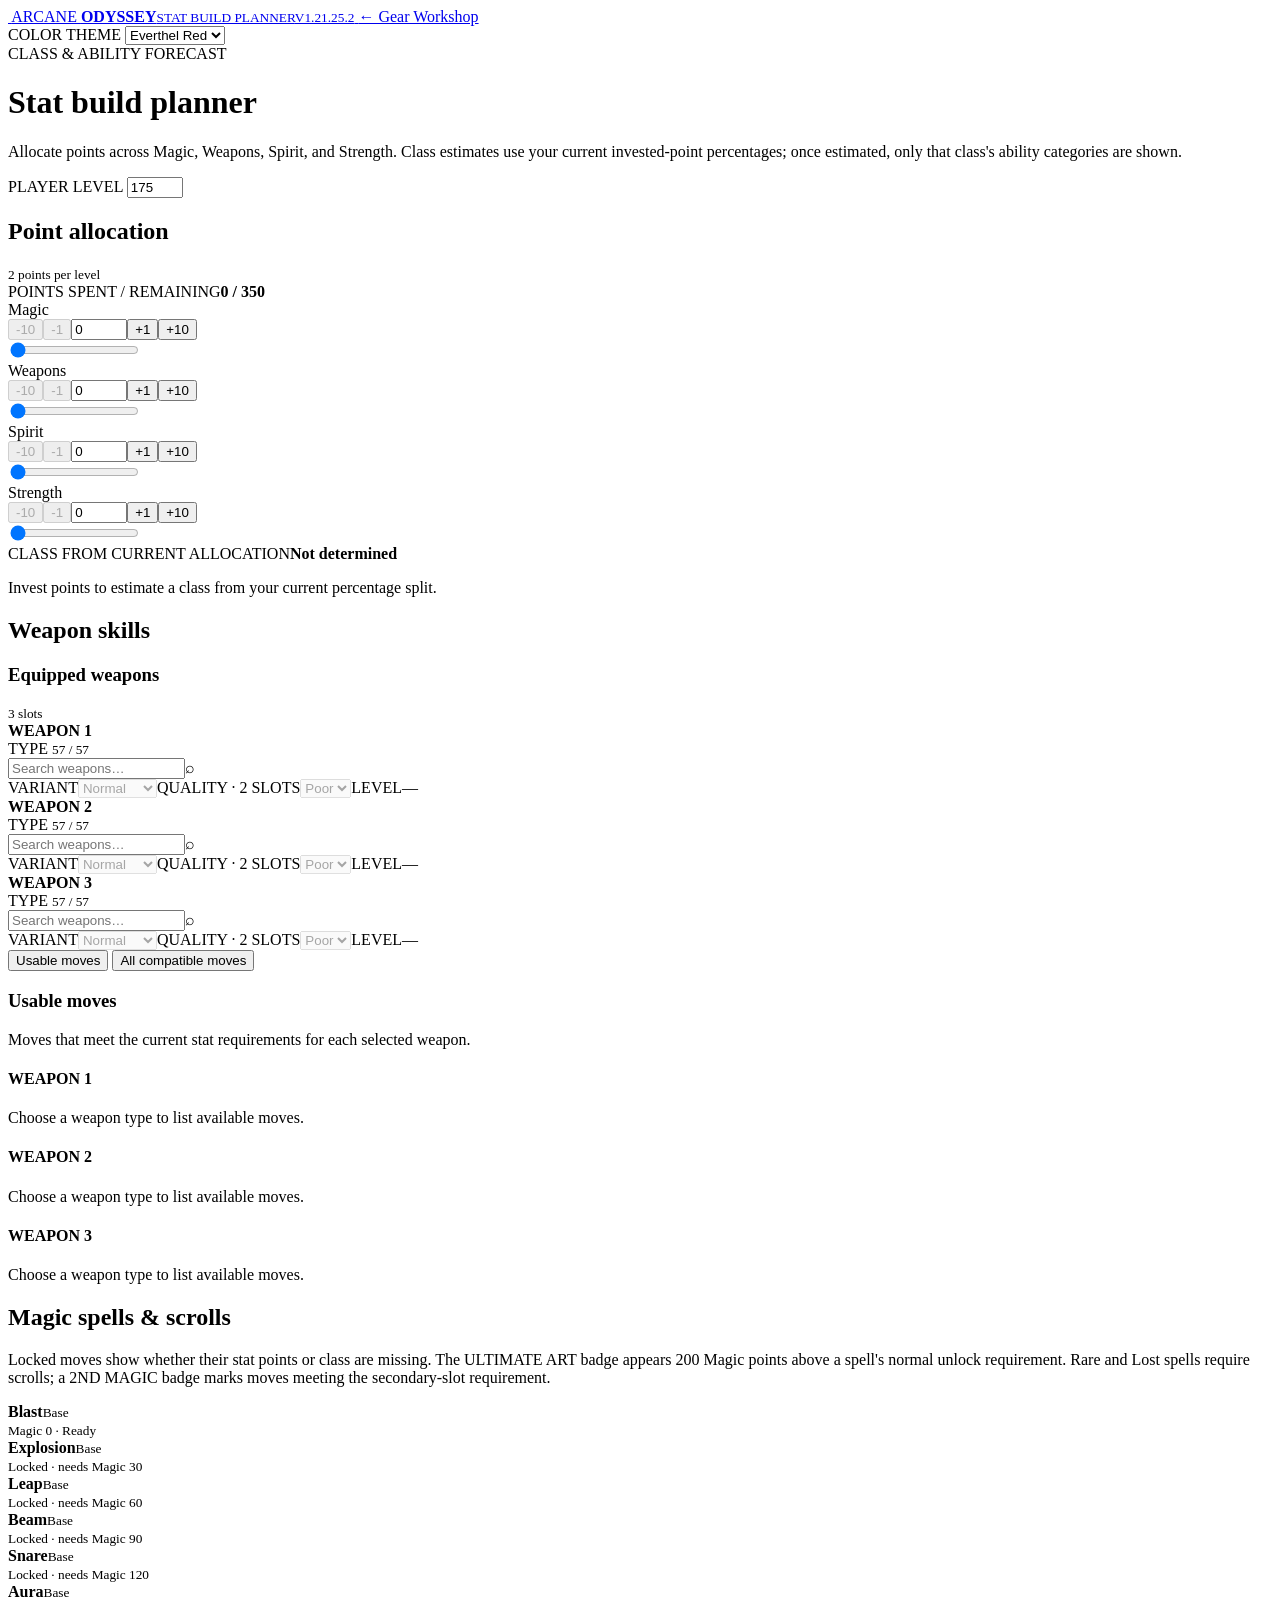
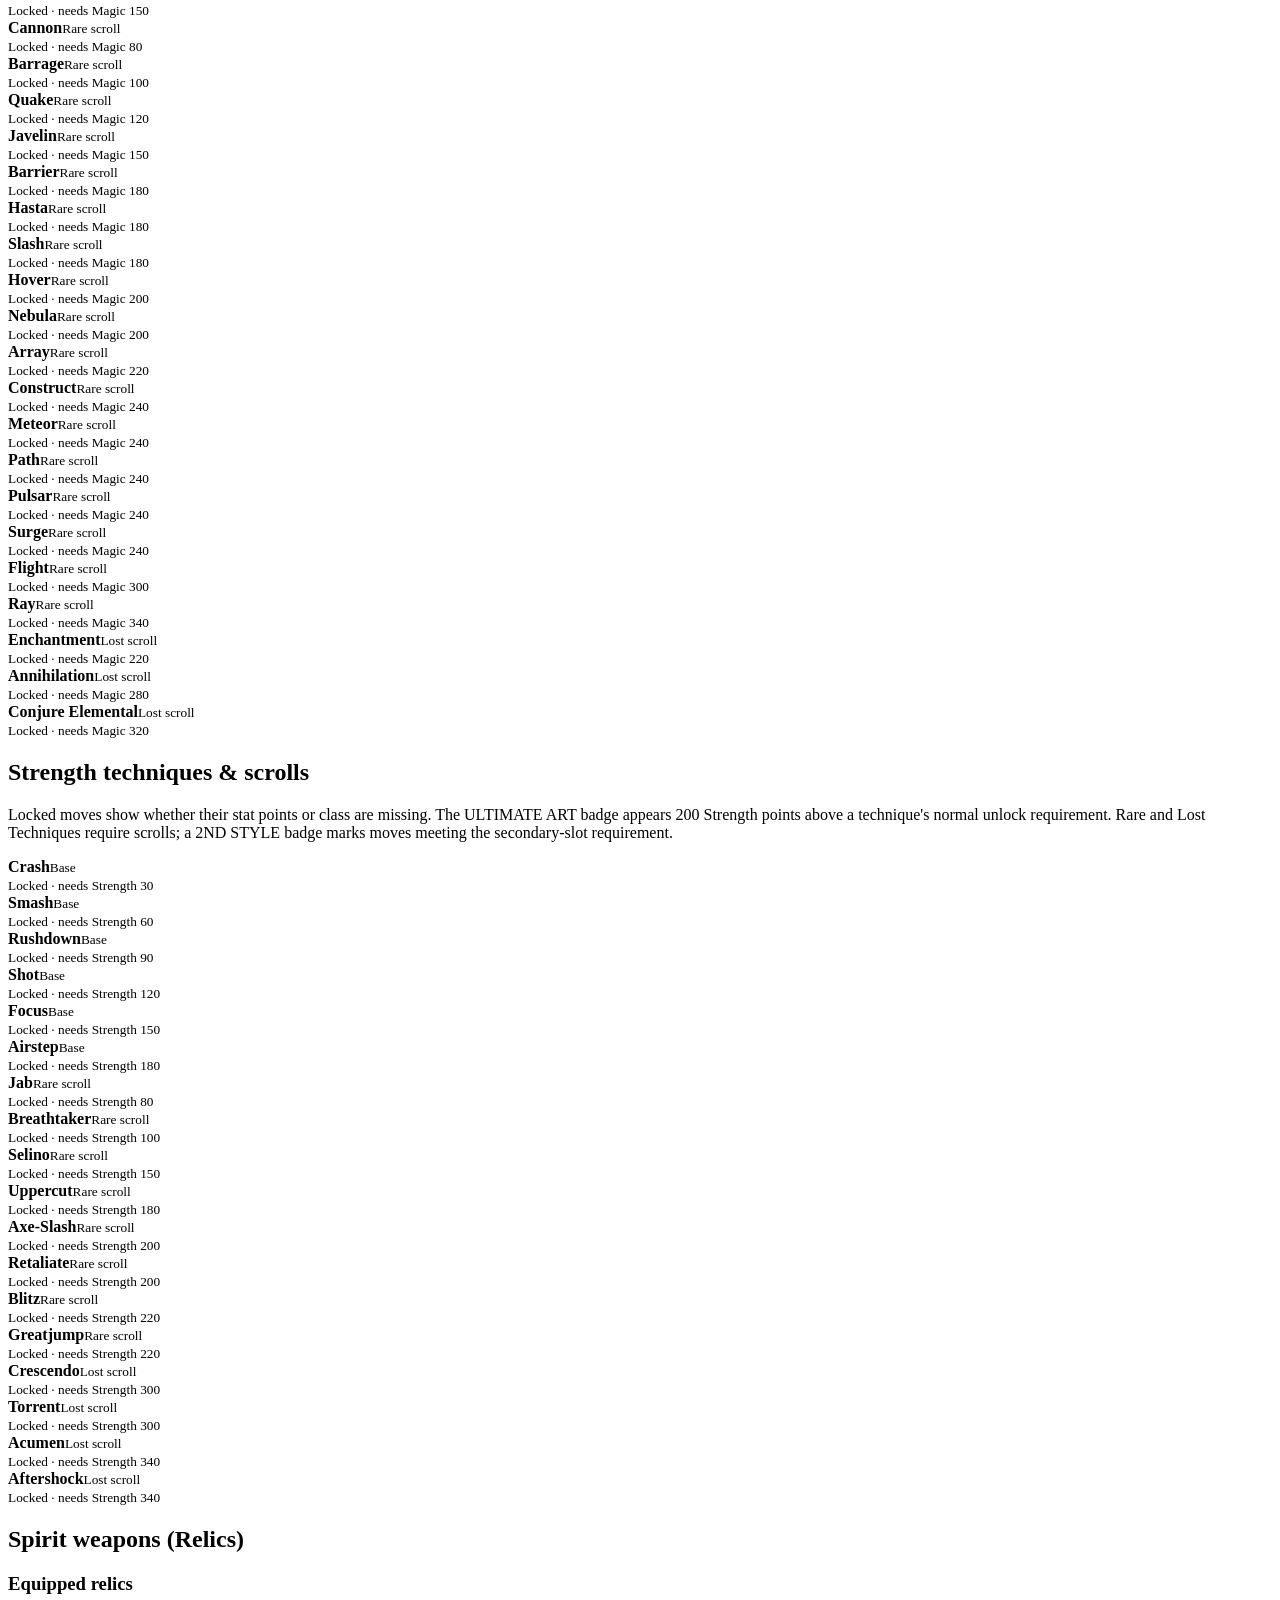
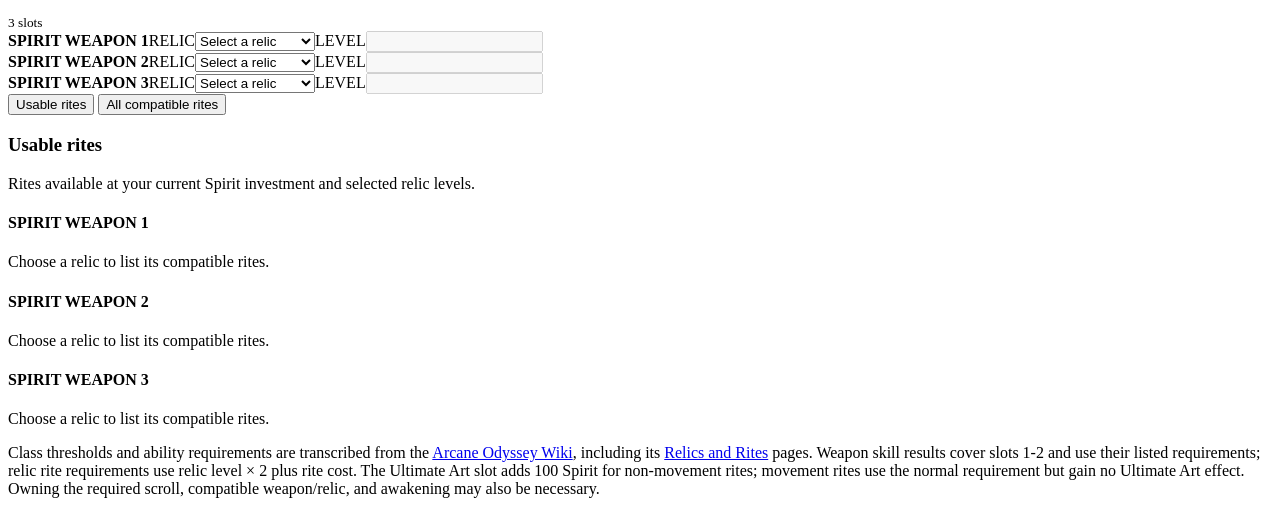
==== stat-builds/index.html @ a1292545 "aphabetic order" ====
<!doctype html>
<html lang="en">
<head>
  <meta charset="utf-8">
  <meta name="viewport" content="width=device-width, initial-scale=1">
  <meta name="theme-color" content="#09131d">
  <title>Stat Build Planner · Arcane Odyssey</title>
  <link rel="icon" type="image/png" href="../assets/everthel-4.2.png">
  <link rel="apple-touch-icon" href="../assets/everthel-4.2.png">
  <link rel="stylesheet" href="../styles.css?v=planner-spirit-relics-20261113">
  <script src="../theme.js?v=color-themes-readable-20261112" defer></script>
</head>
<body>
  <div class="planner-shell">
    <header class="planner-topbar">
      <a class="brand" href="../" aria-label="Gear Workshop home">
        <img class="brand-mark-image" src="../assets/everthel-4.2.png" alt="">
        <span>ARCANE <b>ODYSSEY</b><small>STAT BUILD PLANNER</small><small class="game-version">V1.21.25.2</small></span>
      </a>
      <a class="planner-back" href="../">← Gear Workshop</a>
    </header>
    <div class="color-theme-bar">
      <label for="theme-select">COLOR THEME</label>
      <select id="theme-select" aria-label="Color theme">
        <option value="crimson">Everthel Red</option>
        <option value="blue">Blue</option>
        <option value="dark">Dark</option>
      </select>
    </div>
    <main class="planner-main">
      <div class="planner-heading">
        <div>
          <span class="eyebrow">CLASS & ABILITY FORECAST</span>
          <h1>Stat build planner</h1>
          <p>Allocate points across Magic, Weapons, Spirit, and Strength. Class estimates use your current invested-point percentages; once estimated, only that class's ability categories are shown.</p>
        </div>
        <label class="planner-level" for="planner-level">PLAYER LEVEL
          <input id="planner-level" type="number" min="1" max="175" value="175" inputmode="numeric">
        </label>
      </div>
      <div class="planner-layout">
        <section class="planner-panel" aria-labelledby="allocation-title">
          <div class="planner-panel-heading"><h2 id="allocation-title">Point allocation</h2><small>2 points per level</small></div>
          <div class="planner-points"><span>POINTS SPENT / REMAINING</span><strong><span id="planner-spent">0</span> / <span id="planner-remaining">350</span></strong></div>
          <div class="planner-stat-list" id="planner-stat-list"></div>
          <div class="planner-class-result" aria-live="polite">
            <span>CLASS FROM CURRENT ALLOCATION</span><strong id="planner-class-name">Savant</strong>
            <p id="planner-class-note"></p>
          </div>
        </section>
        <section class="planner-panel planner-weapon-setup" aria-labelledby="weapon-skills-title" data-move-stat="weapons">
          <div class="planner-move-header"><h2 id="weapon-skills-title">Weapon skills</h2></div>
          <div class="planner-weapon-config">
            <div class="planner-panel-heading"><h3>Equipped weapons</h3><small>3 slots</small></div>
            <div class="planner-weapon-inputs" id="planner-weapon-inputs"></div>
          </div>
        </section>
      </div>
      <section class="planner-move-group planner-weapon-results-group" aria-label="Weapon skill results" data-move-stat="weapons">
        <div class="planner-weapon-tabs" id="planner-weapon-tabs" role="tablist" aria-label="Weapon move views">
          <button class="planner-weapon-tab" id="planner-weapon-tab-usable" type="button" role="tab" aria-selected="true" aria-controls="planner-weapon-panel-usable" tabindex="0">Usable moves</button>
          <button class="planner-weapon-tab" id="planner-weapon-tab-all" type="button" role="tab" aria-selected="false" aria-controls="planner-weapon-panel-all" tabindex="-1">All compatible moves</button>
        </div>
        <div class="planner-weapon-tab-panel" id="planner-weapon-panel-usable" role="tabpanel" aria-labelledby="planner-weapon-tab-usable">
          <div class="planner-weapon-available" id="planner-weapon-available"></div>
        </div>
        <div class="planner-weapon-tab-panel" id="planner-weapon-panel-all" role="tabpanel" aria-labelledby="planner-weapon-tab-all" hidden>
          <div class="planner-weapon-results" id="planner-weapon-results"></div>
        </div>
      </section>
      <section class="planner-moves" aria-label="Other ability unlocks">
        <section class="planner-move-group" data-move-stat="magic">
          <div class="planner-move-header"><h2>Magic spells & scrolls</h2></div>
          <p class="planner-move-note">Locked moves show whether their stat points or class are missing. The ULTIMATE ART badge appears 200 Magic points above a spell's normal unlock requirement. Rare and Lost spells require scrolls; a 2ND MAGIC badge marks moves meeting the secondary-slot requirement.</p>
          <div class="planner-move-list" id="planner-spells"></div>
        </section>
        <section class="planner-move-group" data-move-stat="strength">
          <div class="planner-move-header"><h2>Strength techniques & scrolls</h2></div>
          <p class="planner-move-note">Locked moves show whether their stat points or class are missing. The ULTIMATE ART badge appears 200 Strength points above a technique's normal unlock requirement. Rare and Lost Techniques require scrolls; a 2ND STYLE badge marks moves meeting the secondary-slot requirement.</p>
          <div class="planner-move-list" id="planner-techniques"></div>
        </section>
        <section class="planner-move-group planner-spirit-group" aria-label="Spirit weapons and rites" data-move-stat="spirit">
          <div class="planner-move-header"><h2>Spirit weapons (Relics)</h2></div>
          <div class="planner-spirit-config">
            <div class="planner-panel-heading"><h3>Equipped relics</h3><small>3 slots</small></div>
            <div class="planner-spirit-inputs" id="planner-spirit-inputs"></div>
          </div>
          <div class="planner-weapon-tabs" id="planner-spirit-tabs" role="tablist" aria-label="Spirit rite views">
            <button class="planner-weapon-tab" id="planner-spirit-tab-usable" type="button" role="tab" aria-selected="true" aria-controls="planner-spirit-panel-usable" tabindex="0">Usable rites</button>
            <button class="planner-weapon-tab" id="planner-spirit-tab-all" type="button" role="tab" aria-selected="false" aria-controls="planner-spirit-panel-all" tabindex="-1">All compatible rites</button>
          </div>
          <div class="planner-weapon-tab-panel" id="planner-spirit-panel-usable" role="tabpanel" aria-labelledby="planner-spirit-tab-usable">
            <div class="planner-spirit-results planner-spirit-available" id="planner-spirit-available"></div>
          </div>
          <div class="planner-weapon-tab-panel" id="planner-spirit-panel-all" role="tabpanel" aria-labelledby="planner-spirit-tab-all" hidden>
            <div class="planner-spirit-results planner-spirit-all" id="planner-spirit-results"></div>
          </div>
        </section>
      </section>
      <p class="planner-footer">Class thresholds and ability requirements are transcribed from the <a href="https://roblox-arcane-odyssey.fandom.com/wiki/Stat_Builds" target="_blank" rel="noreferrer">Arcane Odyssey Wiki</a>, including its <a href="https://roblox-arcane-odyssey.fandom.com/wiki/Relics/Rites" target="_blank" rel="noreferrer">Relics and Rites</a> pages. Weapon skill results cover slots 1-2 and use their listed requirements; relic rite requirements use relic level × 2 plus rite cost. The Ultimate Art slot adds 100 Spirit for non-movement rites; movement rites use the normal requirement but gain no Ultimate Art effect. Owning the required scroll, compatible weapon/relic, and awakening may also be necessary.</p>
    </main>
  </div>
  <script src="../stat-build.js?v=alphabetical-pickers-20261116"></script>
</body>
</html>
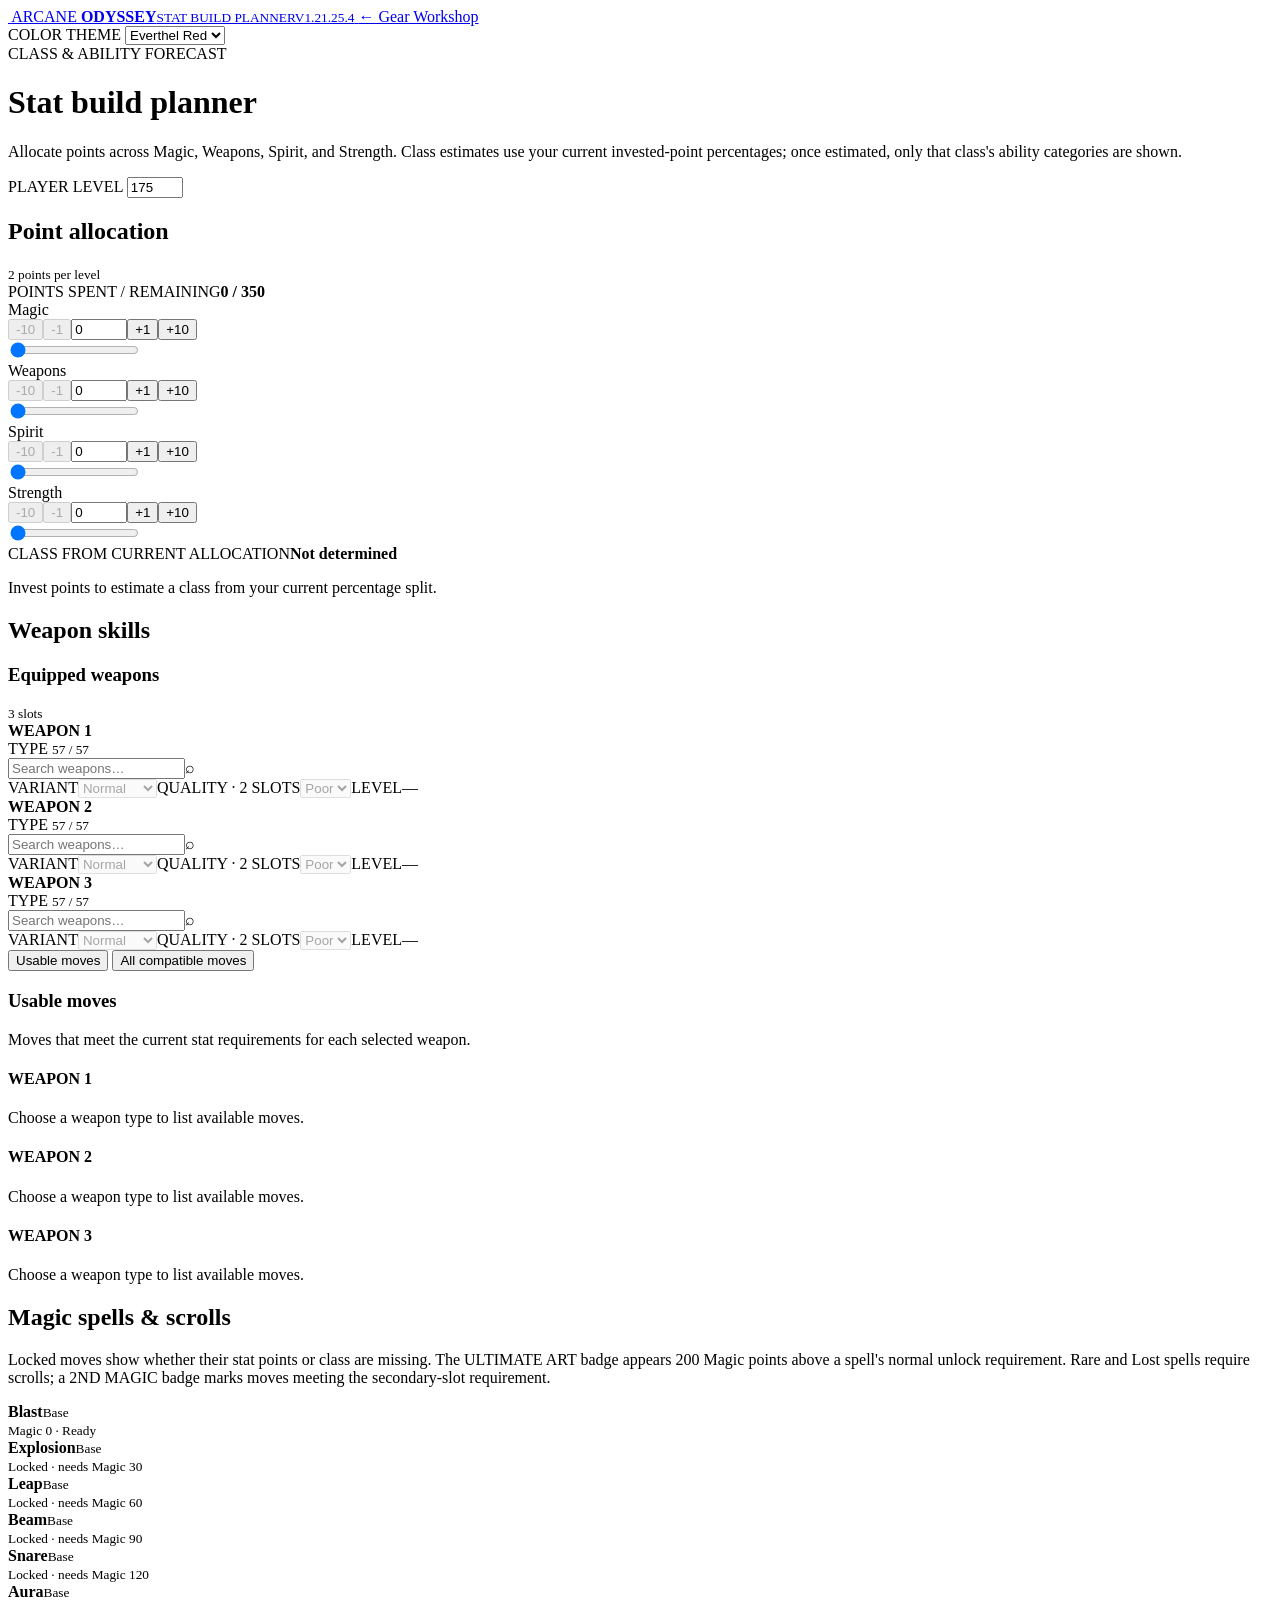
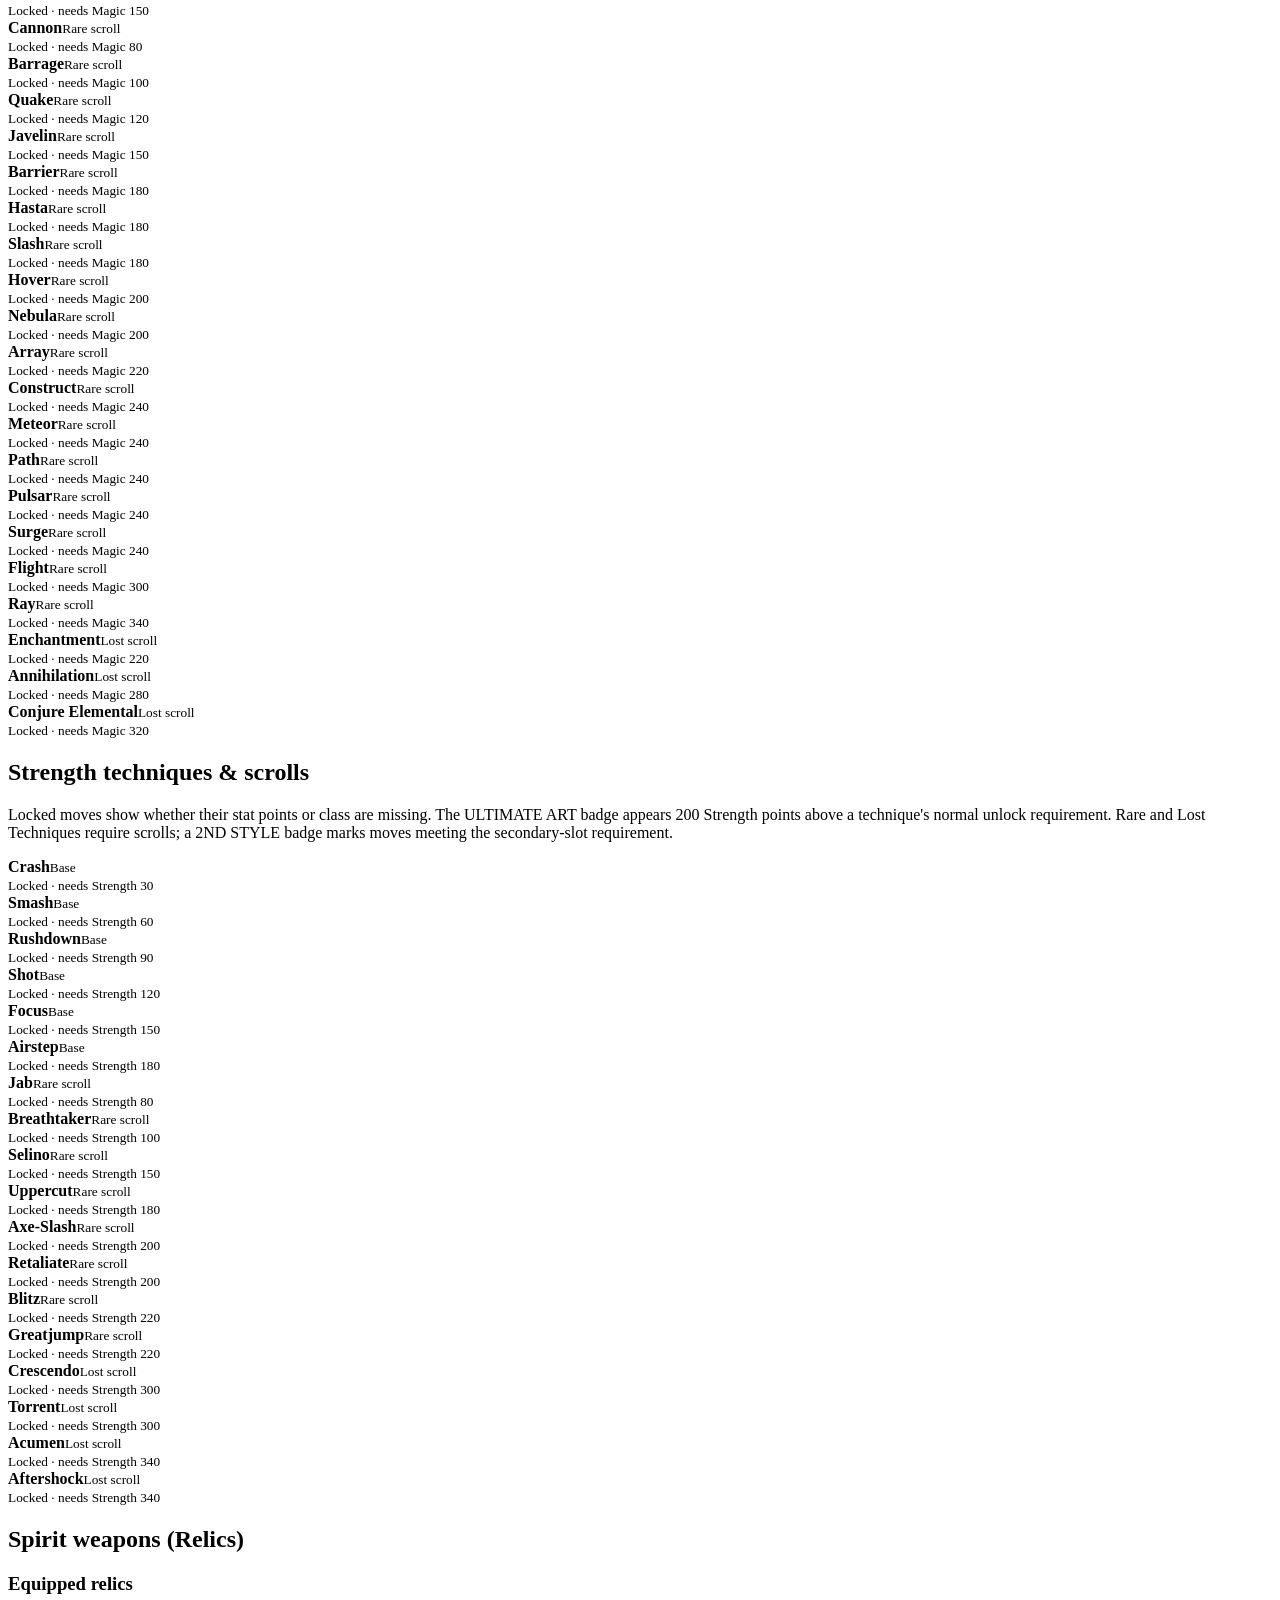
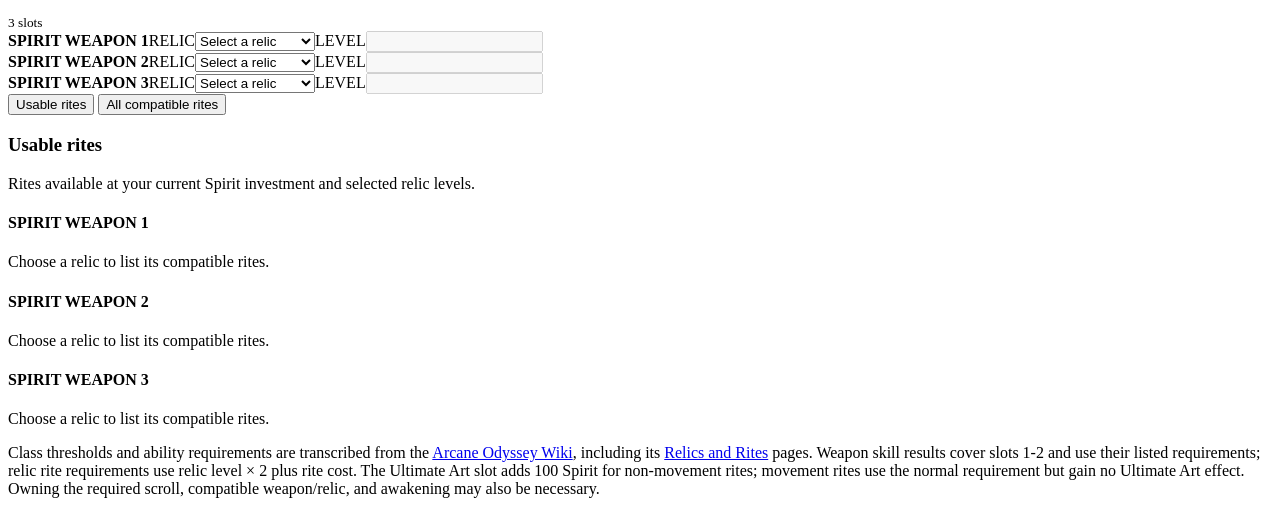
==== commit 7ac02289: "v1.21.25.4" ====
--- a/stat-builds/index.html
+++ b/stat-builds/index.html
@@ -15,7 +15,7 @@
     <header class="planner-topbar">
       <a class="brand" href="../" aria-label="Gear Workshop home">
         <img class="brand-mark-image" src="../assets/everthel-4.2.png" alt="">
-        <span>ARCANE <b>ODYSSEY</b><small>STAT BUILD PLANNER</small><small class="game-version">V1.21.25.2</small></span>
+        <span>ARCANE <b>ODYSSEY</b><small>STAT BUILD PLANNER</small><small class="game-version">V1.21.25.4</small></span>
       </a>
       <a class="planner-back" href="../">← Gear Workshop</a>
     </header>
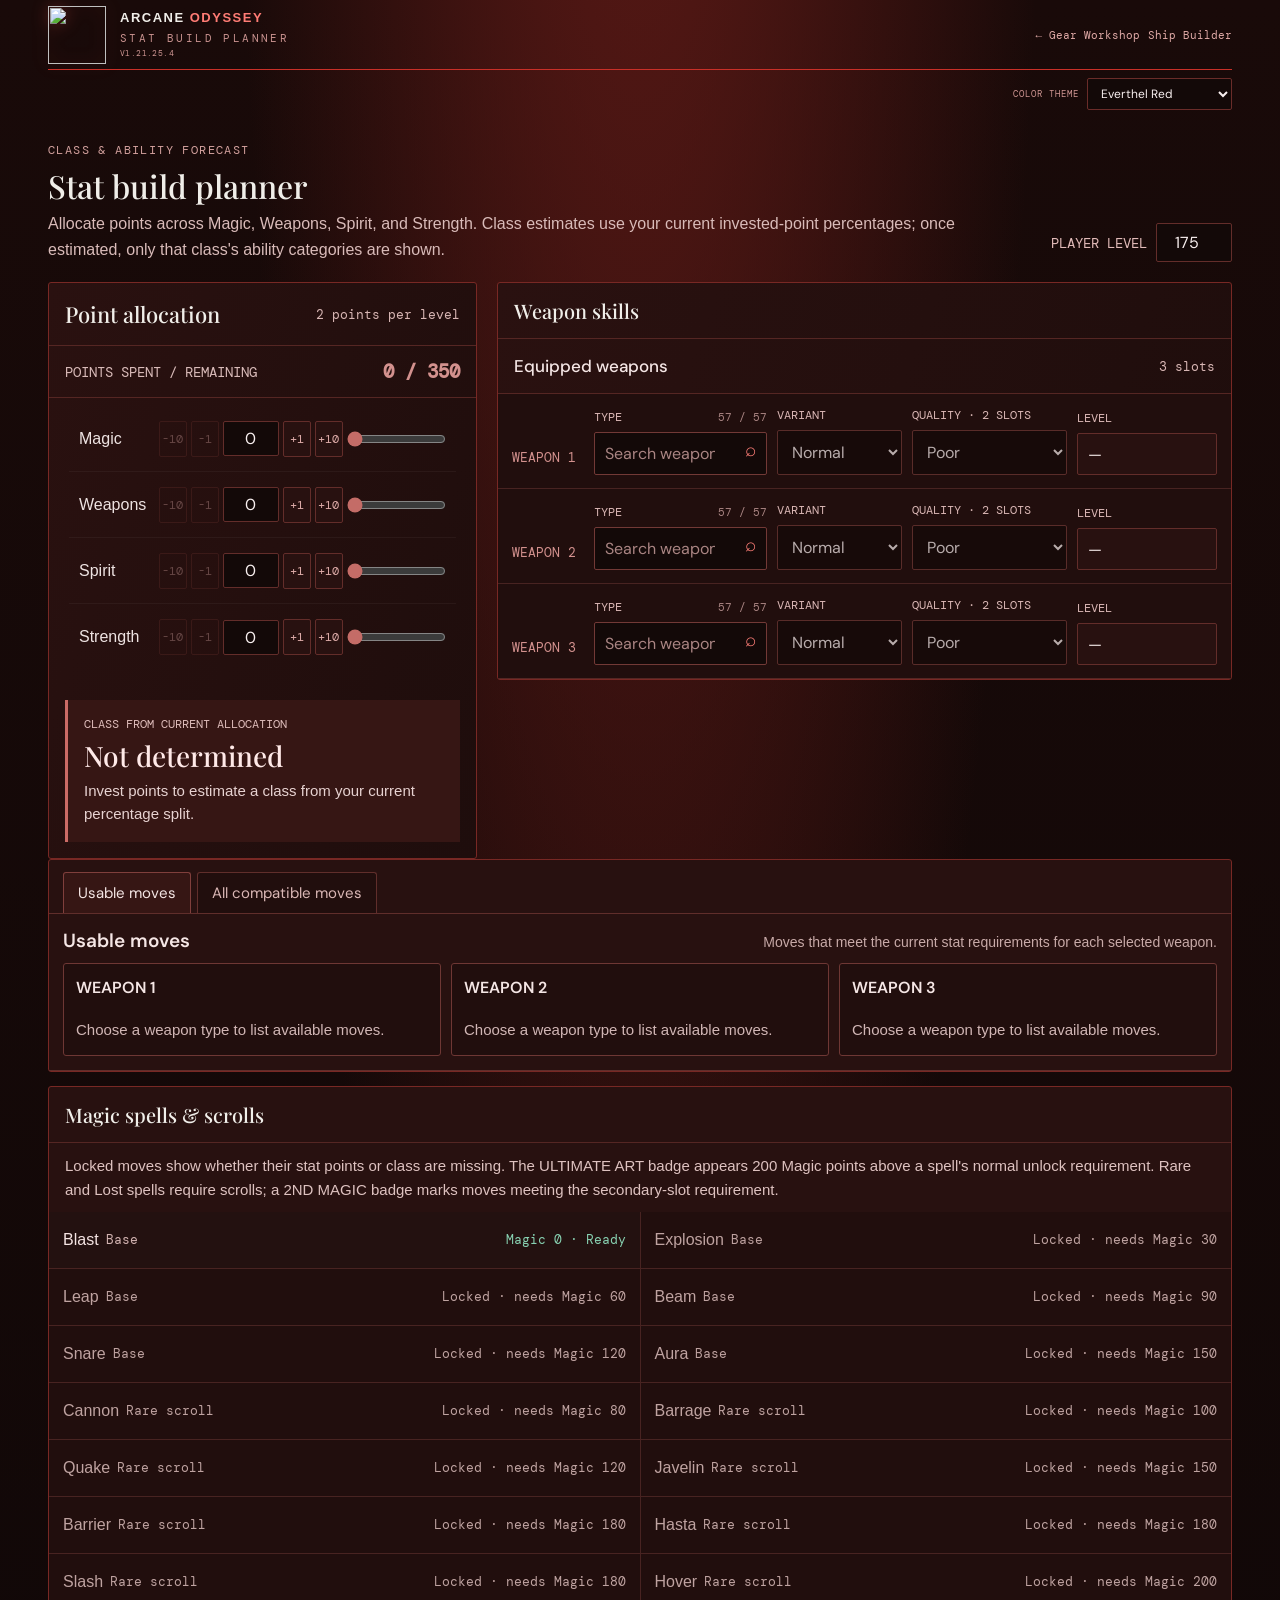
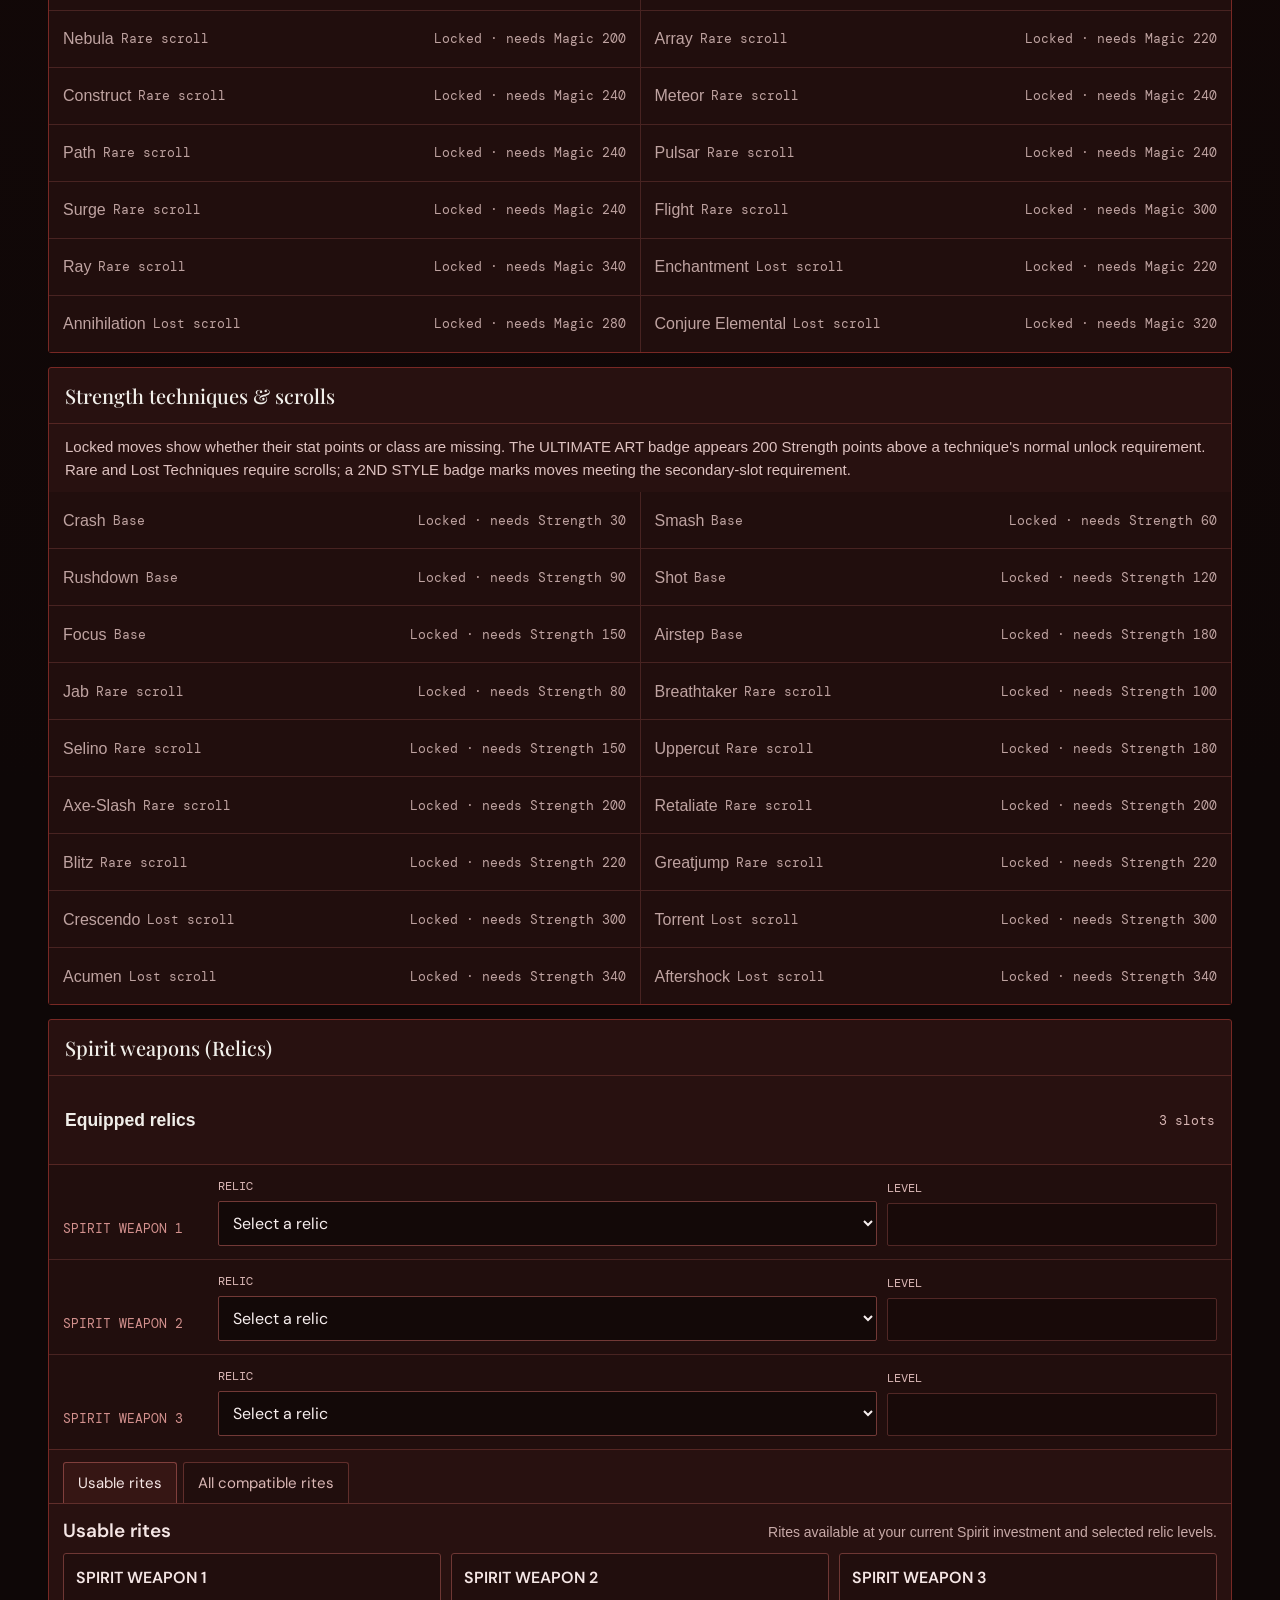
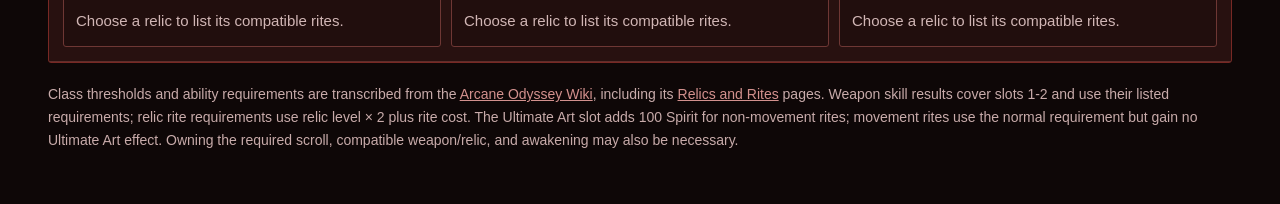
==== commit 86596550: "smoll fix" ====
--- a/stat-builds/index.html
+++ b/stat-builds/index.html
@@ -17,7 +17,7 @@
         <img class="brand-mark-image" src="../assets/everthel-4.2.png" alt="">
         <span>ARCANE <b>ODYSSEY</b><small>STAT BUILD PLANNER</small><small class="game-version">V1.21.25.4</small></span>
       </a>
-      <a class="planner-back" href="../">← Gear Workshop</a>
+      <div class="planner-nav"><a class="planner-back" href="../">← Gear Workshop</a><a class="planner-back" href="../ship-builder/">Ship Builder</a></div>
     </header>
     <div class="color-theme-bar">
       <label for="theme-select">COLOR THEME</label>
--- a/styles.css
+++ b/styles.css
@@ -0,0 +1,1136 @@
+@import url('https://fonts.googleapis.com/css2?family=DM+Mono:wght@400;500&family=DM+Sans:wght@400;500;600;700&family=Playfair+Display:wght@500;600;700&display=swap');
+
+:root{color-scheme:dark;--bg:#1d0a09;--panel:#291110;--panel2:#321614;--border:#522c2a;--muted:#ad9291;--text:#e8e5d8;--lime:#c97975;--green:#9ecdb7;--orange:#d8b975;--red:#d18b78;--mono:'DM Mono',monospace;--sans:'DM Sans',sans-serif;--serif:'Playfair Display',serif}
+*{box-sizing:border-box}
+body{margin:0;background:radial-gradient(ellipse at 70% -15%,#303522 0,transparent 38%),var(--bg);color:var(--text);font:15px var(--sans);min-height:100vh}
+button,input,select{font:inherit}
+button{cursor:pointer}
+a{color:var(--lime)}
+.app-shell{max-width:1390px;margin:0 auto;padding:0 40px}
+.topbar{height:74px;border-bottom:1px solid #ffffff12;display:flex;align-items:center;justify-content:space-between}
+.brand{display:flex;align-items:center;gap:11px;color:var(--text);text-decoration:none;font-size:12px;letter-spacing:1.2px;font-weight:600;line-height:1.1}
+.brand b{color:var(--lime);font-weight:600}
+.brand small{display:block;color:var(--muted);font:9px var(--mono);letter-spacing:2.1px;margin-top:5px}
+.brand .game-version{margin-top:3px;color:#d09693;font-size:8px;letter-spacing:.4px;white-space:nowrap}
+.brand-mark{display:grid;place-items:center;width:34px;height:34px;border:1px solid #d5e18b7a;color:var(--lime);font:19px var(--serif);transform:rotate(45deg);margin:0 5px}
+.brand-mark::first-letter{transform:rotate(-45deg)}
+.top-actions{display:flex;align-items:center;gap:9px}
+.save-state{font:10px var(--mono);color:var(--muted);margin-right:9px}
+.button{border:1px solid var(--border);border-radius:5px;padding:9px 13px;color:var(--text);background:#ffffff06;font-size:11px;transition:.18s}
+.top-actions a.button{text-decoration:none}
+.button:hover{border-color:#b9c77c80;background:#ffffff0b}
+.button-accent{background:var(--lime);border-color:var(--lime);color:#202218;font-weight:700}
+.button-accent:hover{background:#e5efaa;color:#202218}
+.button-accent span{padding-left:7px}
+.import-button{display:inline-flex;align-items:center;cursor:pointer}
+main{padding:43px 0 0}
+.intro{display:flex;align-items:flex-end;justify-content:space-between;margin-bottom:32px}
+.eyebrow{font:10px var(--mono);letter-spacing:1.4px;color:#a6a891}
+.eyebrow-line{display:inline-block;width:20px;height:1px;background:var(--lime);vertical-align:middle;margin-right:8px}
+h1{font:600 clamp(38px,5vw,55px)/1.08 var(--serif);letter-spacing:-1.6px;margin:12px 0 9px}
+h1 span{color:var(--lime);font-style:italic}
+.intro p{margin:0;color:#a6a799;font-size:13px}
+.build-name-wrap{display:flex;flex-direction:column;gap:8px;width:210px}
+.build-name-wrap label,.level-row label{color:var(--muted);font:9px var(--mono);letter-spacing:1.2px}
+.build-name-wrap input{border:0;border-bottom:1px solid var(--border);padding:8px 0;background:none;color:var(--text);outline:none}
+.build-name-wrap input:focus{border-color:var(--lime)}
+.layout{display:grid;grid-template-columns:minmax(0,1fr) 315px;align-items:start;gap:25px}
+.workshop,.summary{background:#171914d9;border:1px solid var(--border);border-radius:8px}
+.workshop{padding:22px}
+.section-heading,.summary-top{display:flex;justify-content:space-between;align-items:flex-start;gap:12px;margin-bottom:18px}
+.equipment-heading{display:flex;align-items:flex-start;gap:22px;flex-wrap:wrap}
+.section-heading{align-items:center}
+.slot-count{margin-left:auto;white-space:nowrap}
+.clear-all-button,.clear-slot-button{border:1px solid #554039;border-radius:4px;background:#d47b6910;color:#d9a394;padding:6px 9px;font:9px var(--mono);white-space:nowrap;cursor:pointer;transition:.18s}
+.clear-all-button:hover,.clear-slot-button:not(:disabled):hover{border-color:#d47b69;color:#f0b2a1;background:#d47b6920}
+.clear-slot-button:disabled{opacity:.42;cursor:default}
+.global-filter{max-width:570px;padding-top:5px}
+.filter-label{display:block;color:var(--muted);font:8px var(--mono);letter-spacing:.8px;margin-bottom:6px}
+.filter-options{display:flex;flex-wrap:wrap;gap:5px}
+.filter-chip{display:inline-flex;align-items:center;gap:4px;padding:4px 6px;border:1px solid var(--border);border-radius:3px;color:#b8baaa;font-size:9px;cursor:pointer;user-select:none}
+.filter-chip:has(input:checked){border-color:#a9be70;color:var(--lime);background:#d5e18b0c}
+.filter-chip input{width:10px;height:10px;margin:0;accent-color:var(--lime)}
+.visually-hidden{position:absolute;width:1px;height:1px;padding:0;margin:-1px;overflow:hidden;clip:rect(0,0,0,0);white-space:nowrap;border:0}
+.stat-icon{display:inline-block;width:16px;height:16px;flex:none;object-fit:contain;vertical-align:middle}
+.stat-icon-fallback{display:inline-flex;width:16px;height:16px;flex:none;align-items:center;justify-content:center;border:1px solid #b2706c;border-radius:2px;color:#eabbb9;font:7px var(--mono);vertical-align:middle}
+.stat-value{display:inline-flex;align-items:center;gap:4px;white-space:nowrap;vertical-align:middle}
+.stat-value b{color:inherit;font:inherit}
+.clear-filters{margin-top:6px;padding:2px 0;border:0;background:none;color:var(--muted);font-size:9px;text-decoration:underline;text-underline-offset:2px;cursor:pointer}
+.clear-filters:hover{color:var(--lime)}
+h2{font:500 22px var(--serif);margin:5px 0 0}
+.slot-count{font:9px var(--mono);letter-spacing:.8px;color:var(--muted)}
+.gear-grid{display:grid;grid-template-columns:repeat(2,minmax(0,1fr));gap:12px}
+.gear-card{position:relative;border:1px solid var(--border);border-radius:6px;background:#1a1c17}
+.gear-card:focus-within{z-index:20}
+.gear-card-header{position:relative;display:flex;justify-content:space-between;align-items:flex-start;padding:11px 13px;border-bottom:1px solid #ffffff0b}
+.gear-card-heading{display:flex;flex:1;flex-direction:column;gap:0;width:100%;min-width:0}
+.gear-card-heading-main{display:flex;align-items:center;gap:12px;min-width:0}
+.gear-card-title{min-width:0}
+.gear-overview-icon{display:none;width:56px;height:56px;flex:none;object-fit:contain;padding:4px;border:1px solid var(--border);border-radius:5px;background:var(--panel2)}
+.gear-card-header>.clear-slot-button{position:absolute;top:6px;right:13px}
+.slot-label{font:9px var(--mono);letter-spacing:1.2px;color:var(--lime)}
+.gear-card-header h3{margin:4px 0 0;font:500 14px var(--sans)}
+.gear-card-header .gear-item-name,.gear-card-header .item-type{display:none}
+.gear-card-header .item-picker{margin-top:13px}
+.item-type{display:block;color:var(--muted);font:9px var(--mono);margin-top:5px}
+.gear-fields{padding:12px 13px}
+.field{display:flex;flex-direction:column;gap:5px;min-width:0}
+.field label,.socket-title{font:9px var(--mono);letter-spacing:.55px;color:var(--muted)}
+.gear-main-fields{display:grid;grid-template-columns:1fr 72px;gap:9px}
+.field input,.field select,.socket input,.socket select,.stat-edit input{width:100%;border:1px solid #383b30;border-radius:4px;background:#131510;color:var(--text);padding:7px 8px;outline:none;font-size:11px;min-width:0}
+.field input:focus,.field select:focus,.socket input:focus,.socket select:focus,.stat-edit input:focus{border-color:#afc878}
+.item-search-wrap{position:relative;width:100%}
+.item-results{position:absolute;top:calc(100% + 4px);left:0;right:0;z-index:30;max-height:min(320px,50vh);overflow-y:auto;border:1px solid #48503a;border-radius:5px;background:#171914;box-shadow:0 12px 30px #000b;padding:4px}
+.item-results[hidden]{display:none}
+.item-no-results{padding:14px 10px;color:var(--muted);font-size:12px;text-align:center}
+.item-picker-trigger{display:flex;align-items:center;gap:9px;width:100%;min-height:40px;padding:6px 9px;border:1px solid var(--border);border-radius:4px;background:var(--panel2);color:var(--text);text-align:left;font-size:11px;cursor:pointer}
+.item-picker-trigger:hover,.item-picker-trigger:focus-visible{border-color:var(--lime);outline:none;box-shadow:0 0 0 2px color-mix(in srgb,var(--lime) 20%,transparent)}
+.item-picker-trigger-label{flex:1;min-width:0;overflow:hidden;text-overflow:ellipsis;white-space:nowrap}
+.item-picker-trigger-action{color:var(--lime);font:8px var(--mono);letter-spacing:.5px;text-transform:uppercase}
+.item-result{display:flex;width:100%;align-items:center;justify-content:space-between;gap:12px;padding:10px 11px;border:0;border-bottom:1px solid #ffffff0a;background:transparent;color:var(--text);text-align:left;cursor:pointer}
+.item-result:last-child{border-bottom:0}
+.item-result:hover,.item-result.is-active{background:#d5e18b12}
+.item-result.is-equipped{background:#d5e18b0c}
+.item-result-main{display:flex;flex-direction:column;gap:4px;min-width:0}
+.item-result-with-icon{justify-content:flex-start}
+.item-result-icon{width:48px;height:48px;flex:0 0 48px;object-fit:contain;border:1px solid var(--border);border-radius:4px;background:var(--panel2);padding:3px}
+.item-picker-icon{width:30px;height:30px;flex:0 0 30px;object-fit:contain;border:1px solid var(--border);border-radius:3px;background:var(--panel2);padding:2px}
+.item-result-name{font-size:13px;font-weight:600}
+.item-result-stats{color:#929584;font:11px/1.45 var(--mono)}
+.item-result-stats .stat-icon{width:18px;height:18px}
+.item-result-type{flex-shrink:0;color:var(--lime);font:9px var(--mono)}
+.equipped-tag{margin-left:7px;color:var(--lime);font:8px var(--mono)}
+.item-result-clear{justify-content:flex-start;color:#c39b8d}
+.item-result-clear span{font-size:10px}
+.item-count{float:right;color:#777a6d;font:8px var(--mono);letter-spacing:0}
+.item-picker>label{display:flex;align-items:center;gap:7px}
+.item-picker .item-count{float:none;margin-left:auto;white-space:nowrap}
+.item-picker-level{color:var(--muted);font:8px var(--mono);letter-spacing:0;white-space:nowrap}
+.option-picker>label{font-size:10px}
+.option-picker .item-search{padding:10px;font-size:13px}
+.option-picker .item-result{min-height:44px}
+.option-picker .item-result-stats .stat-icon{width:20px;height:20px}
+.base-stat-readout{margin-top:9px;color:#929584;font:9px/1.6 var(--mono)}
+.item-total-readout{display:flex;flex-direction:column;gap:5px;margin-top:10px;padding:9px;border:1px solid #aebd6b2b;border-radius:4px;background:#d5e18b06}
+.item-total-label,.item-efficiency{color:#aebd83;font:8px var(--mono);letter-spacing:.65px}
+.item-total-stats{color:#d0d1c3;font:9px/1.6 var(--mono)}
+.item-efficiency{display:flex;justify-content:space-between;margin-top:2px}
+.item-efficiency b{color:var(--lime);font-size:10px}
+.modifier-note{color:#999c8a;font-size:9px;line-height:1.45}
+.enhancement{display:grid;grid-template-columns:1fr 1fr;gap:9px;margin-top:12px;padding-top:10px;border-top:1px solid #ffffff0b}
+.socket-block{margin-top:12px}
+.socket-block-head{display:flex;justify-content:space-between;align-items:center;margin-bottom:6px}
+.socket-title{color:#c3c4b5}
+.socket-subtitle{color:#777a6d;font:8px var(--mono)}
+.socket{display:grid;grid-template-columns:1fr;gap:8px;margin-top:8px}
+.gem-combination-field{display:grid;gap:6px;min-width:0}
+.gem-combination-trigger{display:flex;align-items:center;justify-content:space-between;gap:10px;width:100%;min-height:38px;padding:8px 10px;border:1px solid var(--border);border-radius:4px;background:var(--panel2);color:var(--text);text-align:left;font-size:11px}
+.gem-combination-trigger:hover,.gem-combination-trigger:focus-visible{border-color:var(--lime);outline:none}
+.gem-combination-trigger-action{color:var(--muted);font:9px var(--mono);white-space:nowrap}
+.socket-gem-field{display:flex;flex-direction:column;gap:6px;min-width:0}
+.socket select,.socket input{padding:6px;font-size:10px}
+.socket-label{color:#8d9081;font:8px var(--mono);letter-spacing:.6px}
+.socket-gem-stats{display:flex;align-items:center;flex-wrap:wrap;gap:5px 8px;min-height:22px}
+.socket-gem-stats .stat-icon{width:14px;height:14px}
+.socket-gem-stats .stat-value{gap:3px}
+.socket-gem-stats-empty{color:var(--muted);font:10px/1.4 var(--sans)}
+.source-note{margin-top:15px;color:#777a6d;font-size:10px}
+.source-note a{text-decoration:none;border-bottom:1px solid #d5e18b55}
+.summary{padding:19px;position:sticky;top:15px}
+.summary-top{margin-bottom:20px}
+.level-row{display:flex;align-items:center;justify-content:space-between;padding:11px 0;border-top:1px solid #ffffff10;border-bottom:1px solid #ffffff10}
+.level-input{display:flex;align-items:center;flex-shrink:0;color:var(--lime);font:9px var(--mono);gap:7px}
+.level-input input{width:60px;min-width:60px;padding:5px 6px;background:#11130f;border:1px solid var(--border);border-radius:3px;color:var(--text);font:12px var(--mono);text-align:center}
+.stat-list{display:flex;flex-direction:column;padding:14px 0 12px}
+.efficiency-total{display:flex;flex-direction:column;gap:5px;margin-bottom:12px;padding:13px;border:1px solid #aebd6b40;border-radius:5px;background:#d5e18b08}
+.efficiency-total>span{color:var(--muted);font:9px var(--mono);letter-spacing:1px}
+.efficiency-total>strong{color:var(--lime);font:22px var(--mono)}
+.efficiency-total>small{color:#929584;font-size:9px}
+.ritual-controls{display:flex;flex-direction:column;gap:7px;padding:12px 0;border-top:1px solid #ffffff10}
+.ritual-controls label{color:var(--muted);font:9px var(--mono);letter-spacing:1px}
+.ritual-controls select{width:100%;border:1px solid #383b30;border-radius:4px;background:#131510;color:var(--text);padding:8px;font-size:11px}
+.health-total{margin:8px 0 13px;padding:13px;border:1px solid #aebd6b40;border-radius:5px;background:#d5e18b08;display:flex;flex-direction:column;gap:5px}
+.health-total>span{color:var(--muted);font:9px var(--mono);letter-spacing:1px}
+.health-total>strong{color:var(--lime);font:22px var(--mono)}
+.health-total small{color:#929584;font-size:9px;line-height:1.5}
+.health-total small b{color:#c9cbbd;font-weight:500}
+.stat-total-heading{display:grid;grid-template-columns:minmax(0,1fr) 70px 72px;align-items:center;gap:8px;margin:0 0 4px;padding:0 8px;color:var(--muted);font:500 10px var(--mono);letter-spacing:.35px;text-transform:uppercase}
+.stat-total-heading span:first-child{justify-self:start}
+.stat-total-heading span:nth-child(2),.stat-total-heading span:last-child{justify-self:end}
+.total-stat{display:grid;grid-template-columns:minmax(0,1fr) 70px 72px;align-items:center;gap:8px;width:100%;margin:0;padding:7px 8px;border-bottom:1px solid var(--border)}
+.total-stat span{color:#b4b6a8;font-size:12px}
+.total-stat .stat-name{display:inline-flex;align-items:center;justify-self:start;gap:8px;min-width:0}
+.total-stat .stat-label{overflow:hidden;text-overflow:ellipsis;white-space:nowrap}
+.total-stat .stat-icon,.total-stat .stat-icon-fallback{width:20px;height:20px}
+.total-stat .stat-percent{justify-self:end;color:#f4eeee;font:12px var(--mono);white-space:nowrap}
+.total-stat b{justify-self:end;font:12px var(--mono);color:#e8e8d9}
+.total-stat.primary span,.total-stat.primary b{color:var(--lime)}
+.stat-empty-state{grid-column:1/-1;margin:0;padding:15px 10px;border:1px dashed var(--border);border-radius:5px;color:var(--muted);font-size:12px;line-height:1.5;text-align:center}
+.screenshot-overview-heading,.screenshot-ritual-name{display:none}
+.screenshot-empty-state{display:none}
+.summary-foot{display:flex;justify-content:space-between;color:var(--muted);font-size:10px;padding:9px 0;border-top:1px solid #ffffff0b}
+.summary-foot b{color:#d1d2c4;font:10px var(--mono)}
+.button-wide{width:100%;margin-top:17px;text-align:left;display:flex;justify-content:space-between}
+.button-wide span{color:var(--lime)}
+.fineprint{font-size:9px;line-height:1.6;color:#777a6d;margin:12px 0 0}
+footer{text-align:center;color:#686b5f;font-size:10px;padding:25px 0 28px}
+.toast{position:fixed;bottom:22px;left:50%;transform:translate(-50%,20px);background:#e0e8b3;color:#202218;padding:10px 16px;border-radius:5px;font-size:12px;font-weight:600;opacity:0;pointer-events:none;transition:.2s}
+.toast.show{opacity:1;transform:translate(-50%,0)}
+@media(max-width:900px){.app-shell{padding:0 22px}.layout{grid-template-columns:minmax(0,1fr) 275px;gap:15px}.workshop{padding:16px}.gear-grid{gap:9px}.summary{padding:15px}}
+@media(max-width:700px){.app-shell{padding:0 14px}.topbar{height:auto;min-height:66px;gap:12px}.top-actions{gap:6px}.save-state,.import-button{display:none}.button{padding:8px;font-size:10px}.brand{font-size:10px}.brand-mark{width:28px;height:28px}.intro{align-items:flex-start;gap:18px;flex-direction:column;margin-bottom:22px}.intro p{max-width:370px;line-height:1.6}.build-name-wrap{width:100%;max-width:320px}.layout{grid-template-columns:1fr}.summary{position:static;grid-row:1}.gear-grid{grid-template-columns:1fr 1fr}.workshop{padding:13px}}
+@media(max-width:460px){.gear-grid{grid-template-columns:1fr}.summary{grid-row:auto}.topbar .button-quiet{display:none}h1{font-size:40px}}
+
+/* Legacy palette and compact stat emphasis */
+body{background:radial-gradient(ellipse at 16% -18%,#611f1b 0,transparent 37%),radial-gradient(ellipse at 90% 30%,#4a1b18 0,transparent 34%),linear-gradient(155deg,#1d0a09,#250c0b 55%,#1f0b0a);color:var(--text)}
+.topbar{border-color:#d2bab91c}
+.brand-mark{border-color:#d8b97599;color:var(--orange);box-shadow:inset 0 0 0 3px #d8b9750c}
+.brand b,h1 span{color:var(--orange)}
+.brand small{color:#b18f8d}
+.button{border-color:#6b4745;background:#321614;color:#e8e5d8}
+.button:hover{border-color:#c97975;background:#401c1a}
+.button-accent{background:var(--orange);border-color:var(--orange);color:#2a1918}
+.button-accent:hover{background:#ead29a;color:#2a1918}
+.eyebrow{color:#c4a8a7}
+.eyebrow-line{background:var(--orange)}
+.intro p{color:#c2b1b0}
+.build-name-wrap input{border-color:#633c3a}
+.build-name-wrap input:focus{border-color:var(--orange)}
+.workshop,.summary{background:linear-gradient(145deg,#2c1312F2,#271110F5);border-color:#5d3836;box-shadow:0 18px 48px #10030240,inset 0 1px #ffffff08}
+.gear-card{border-color:#583230;background:linear-gradient(150deg,#361917,#2d1312)}
+.gear-card-header{border-color:#ffffff12;background:linear-gradient(90deg,#d8b9750b,transparent 75%)}
+.slot-label,.search-icon,.item-result-type,.equipped-tag{color:var(--orange)}
+.slot-count{color:#c0a8a7}
+.field label,.socket-title{color:#c0a9a8}
+.field input,.field select,.socket input,.socket select,.stat-edit input,.level-input input,.ritual-controls select{border-color:#5d3634;background:#220c0b;color:#e9e7dc}
+.field input:focus,.field select:focus,.socket input:focus,.socket select:focus,.stat-edit input:focus,.level-input input:focus,.ritual-controls select:focus{border-color:#c97975;box-shadow:0 0 0 2px #c979751c}
+.item-picker .item-search{background:#220c0b}
+.item-picker .item-search::placeholder,.item-count{color:#a28584}
+.item-results{border-color:#6c4543;background:#2c1110;box-shadow:0 12px 30px #100302c9}
+.item-result{border-color:#ffffff10}
+.item-result:hover,.item-result.is-active,.item-result.is-equipped{background:#c9797512}
+.item-result-stats,.base-stat-readout{color:#b7a5a4}
+.filter-chip{border-color:#5d3634;color:#bdc9c5}
+.filter-chip:has(input:checked){border-color:#c97975;color:#e09f9c;background:#c9797518}
+.filter-chip input{accent-color:#c97975}
+.clear-filters:hover{color:var(--orange)}
+.clear-all-button,.clear-slot-button{border-color:#805b50;background:#d18b7812;color:#e1a795}
+.clear-all-button:hover,.clear-slot-button:not(:disabled):hover{border-color:#d18b78;color:#f0b5a2;background:#d18b7824}
+.item-total-readout{gap:4px;margin-top:8px;padding:7px 9px;border-color:#6a4341;background:#c9797508}
+.item-total-label,.item-efficiency{color:#c99d9b;font-size:7px}
+.item-total-stats{color:#e0e3d9;font-size:8px;line-height:1.45}
+.item-total-stats .atlantean-stat{color:#c6a2f0;font-weight:500;text-shadow:0 0 8px #9a6bd344}
+.item-efficiency{margin-top:0}
+.item-efficiency b{color:var(--orange);font-size:9px}
+.enhancement{border-color:#ffffff12}
+.socket-subtitle,.socket-label{color:#aa9190}
+.source-note{color:#a58e8d}
+.source-note a{color:var(--orange);border-color:#d8b97566}
+.level-row,.summary-foot,.ritual-controls{border-color:#ffffff16}
+.level-input{color:var(--orange)}
+.stat-list{padding:10px 0}
+.total-stat span{color:#cec4c3}
+.total-stat b{color:#e7e5d9}
+.total-stat.primary span,.total-stat.primary b{color:var(--orange)}
+.efficiency-total{display:grid;grid-template-columns:1fr auto;align-items:center;gap:2px 12px;margin:0 0 10px;padding:9px 11px;border-color:#d8b97555;background:linear-gradient(100deg,#d8b97512,#c9797508)}
+.efficiency-total>span{color:#d7c89f;font-size:8px}
+.efficiency-total>strong{grid-column:2;grid-row:1 / span 2;color:var(--orange);font-size:16px}
+.efficiency-total>small{color:#b2a09f;font-size:8px;line-height:1.3}
+.health-total{border-color:#c9797544;background:#c979750c}
+.health-total>span{color:#c1aaa9}
+.health-total>strong{color:#e09f9c;font-size:19px}
+.health-total small{color:#b8a5a4}
+.health-total small b{color:#e0e3d9}
+.summary-foot b{color:#e5e3d8}
+.button-wide span{color:var(--orange)}
+.fineprint,footer{color:#a58e8d}
+.toast{background:#d8b975;color:#2a1918}
+::selection{background:#c9797555;color:#fff}
+::-webkit-scrollbar{width:10px}
+::-webkit-scrollbar-track{background:#1d0a09}
+::-webkit-scrollbar-thumb{background:#5d3634;border:2px solid #1d0a09;border-radius:8px}
+@media(max-width:700px){.workshop,.summary{box-shadow:0 12px 32px #10030238}}
+
+/* Arcane Odyssey dark red and crimson theme */
+:root{--bg:#100707;--panel:#1a0e0d;--panel2:#251211;--border:#6c2824;--muted:#bfa3a2;--text:#f0eee9;--lime:#f46058;--green:#dc7873;--orange:#ff8680;--red:#dc8292}
+body{background:radial-gradient(ellipse at 50% -25%,#671c18 0,transparent 46%),linear-gradient(180deg,#190a09,#0e0707 70%);color:var(--text);font-family:Arial,sans-serif}
+.topbar{background:#210807;border-bottom:1px solid #c93028}
+.brand b,.brand-mark{color:#ff7c75}
+.brand-mark{border-color:#d13f37;box-shadow:inset 0 0 0 3px #d23c340d}
+.brand small{color:#c9928f}
+.button{border-color:#7d3531;background:#2b1211;color:#f6e9e8;border-radius:3px}
+.button:hover{border-color:#ed564e;background:#411917}
+.button-accent{border-color:#c72d25;background:#bd1e16;color:#fff}
+.button-accent:hover{border-color:#ff7972;background:#d12a21;color:#fff}
+.eyebrow{color:#d2a09d}
+.eyebrow-line{background:#f05048}
+h1,h2,.gear-card-header h3{font-family:Georgia,'Times New Roman',serif}
+h1 span{color:#ff8079}
+.intro p{color:#d0c2c1}
+.build-name-wrap input{border-color:#6a2c29}
+.build-name-wrap input:focus{border-color:#f55d55}
+.workshop,.summary{background:#180c0b;border:1px solid #ae2c25;border-radius:3px;box-shadow:0 12px 34px #0009,inset 0 1px #ff7e7712}
+.workshop{border-top:2px solid #d43027}
+.summary{border-top:2px solid #d43027}
+.gear-card{border:1px solid #5e2724;border-radius:2px;background:#150c0b}
+.gear-card-header{border-bottom:1px solid #532320;background:linear-gradient(90deg,#781c172c,transparent 72%)}
+.slot-label,.search-icon,.item-result-type,.equipped-tag{color:#ff7f78}
+.slot-count{color:#caa9a7}
+.section-heading{border-bottom:1px solid #4d1e1b;padding-bottom:12px}
+.field label,.socket-title{color:#caacaa}
+.field input,.field select,.socket input,.socket select,.stat-edit input,.level-input input,.ritual-controls select{border:1px solid #632d2a;border-radius:2px;background:#130908;color:#f8efef}
+.field input:focus,.field select:focus,.socket input:focus,.socket select:focus,.stat-edit input:focus,.level-input input:focus,.ritual-controls select:focus{border-color:#ef4f47;box-shadow:0 0 0 2px #ea3d3422}
+.item-picker .item-search{background:#130908}
+.item-picker .item-search::placeholder,.item-count{color:#aa8583}
+.item-results{border:1px solid #b93d36;border-radius:2px;background:#1c0c0b;box-shadow:0 12px 30px #000c}
+.item-result{border-color:#ffffff12}
+.item-result:hover,.item-result.is-active,.item-result.is-equipped{background:#d02e2520}
+.item-result-stats,.base-stat-readout{color:#cab1b0}
+.filter-chip{border-color:#5f2a27;border-radius:2px;color:#dac6c5}
+.filter-chip:has(input:checked){border-color:#e85951;color:#ff958f;background:#b5221a1c}
+.filter-chip input{accent-color:#e53d34}
+.clear-filters:hover{color:#ff7c75}
+.clear-all-button,.clear-slot-button{border-color:#72454c;border-radius:2px;background:#9c344314;color:#e5a1a5}
+.clear-all-button:hover,.clear-slot-button:not(:disabled):hover{border-color:#d27680;color:#ffc1bf;background:#b53f5028}
+.item-total-readout{border-color:#7d2c28;border-radius:2px;background:linear-gradient(100deg,#bd2c2416,#180c0b)}
+.item-total-label,.item-efficiency{color:#e8a8a5}
+.item-total-stats{color:#eee2e1}
+.item-total-stats .atlantean-stat{color:#c6a2f0}
+.item-efficiency b{color:#ff8680}
+.enhancement{border-color:#491f1d}
+.socket-subtitle,.socket-label{color:#c09795}
+.source-note{color:#b89a98}
+.source-note a{color:#ff7f78;border-color:#c83d36}
+.level-row,.summary-foot,.ritual-controls{border-color:#4b1f1d}
+.level-input{color:#ff8781}
+.stat-list{padding:10px 0}
+.total-stat span{color:#d7c3c2}
+.total-stat b{color:#f4eeee}
+.total-stat.primary span,.total-stat.primary b{color:#ff8b85}
+.efficiency-total{border-color:#882f2a;border-radius:2px;background:#291110}
+.efficiency-total>span{color:#e0b6b4}
+.efficiency-total>strong{color:#ff8b85}
+.efficiency-total>small{color:#c39d9b}
+.health-total{border-color:#9b2e28;border-radius:2px;background:#2b0e0d}
+.health-total>span,.health-total small{color:#d0acaa}
+.health-total>strong{color:#ff948e}
+.health-total small b{color:#f5e7e6}
+.summary-foot b{color:#f1e5e4}
+.button-wide span{color:#ff817a}
+.fineprint,footer{color:#af8b89}
+.toast{border:1px solid #ed564e;border-radius:3px;background:#411210;color:#fff0ef}
+::selection{background:#bd2b2377;color:white}
+::-webkit-scrollbar-track{background:#100707}
+::-webkit-scrollbar-thumb{background:#6e2c28;border:2px solid #100707;border-radius:2px}
+.brand-mark-image{display:block;width:40px;height:40px;flex:0 0 40px;object-fit:contain;filter:drop-shadow(0 0 5px #f4625a55)}
+@media(max-width:700px){.brand-mark-image{width:34px;height:34px;flex-basis:34px}}
+.import-panel{display:grid;grid-template-columns:1fr;gap:12px;margin:12px 0 0;padding:14px;border:1px solid #ae2c25;border-top:2px solid #d43027;border-radius:3px;background:#180c0b;box-shadow:0 12px 34px #0007}
+.import-panel[hidden]{display:none}
+.import-panel-heading{display:flex;align-items:center;justify-content:space-between;gap:12px}
+.import-panel-heading>div{display:flex;flex-direction:column;gap:4px}
+.import-panel-heading strong{font:600 16px Georgia,'Times New Roman',serif;color:#f0eee9}
+.import-panel-heading span{color:#bfa3a2;font-size:11px}
+.import-panel textarea{width:100%;resize:vertical;min-height:74px;padding:10px;border:1px solid #632d2a;border-radius:2px;background:#130908;color:#f8efef;font:11px/1.5 var(--mono);outline:none}
+.import-panel textarea:focus{border-color:#ef4f47;box-shadow:0 0 0 2px #ea3d3422}
+.import-panel-actions{display:flex;justify-content:flex-end;align-items:center;gap:8px}
+.import-close{width:28px;height:28px;border:1px solid #632d2a;border-radius:2px;background:#291110;color:#dfc7c6;font-size:18px}
+.import-close:hover{border-color:#ef4f47;color:#fff}
+@media(max-width:700px){.import-panel-actions{justify-content:stretch}.import-panel-actions>*{flex:1;text-align:center;justify-content:center}}
+.top-build-name{display:flex;align-items:center;gap:8px;color:#d2a09d;font:8px var(--mono);letter-spacing:1px}
+.top-build-name input{width:140px;padding:7px 8px;border:1px solid #6a2c29;border-radius:2px;background:#130908;color:#f8efef;font:11px var(--sans);letter-spacing:0;outline:none}
+.top-build-name input:focus{border-color:#f55d55;box-shadow:0 0 0 2px #ea3d3422}
+@media(max-width:700px){.top-build-name input{width:104px}.top-actions{flex-wrap:wrap;justify-content:flex-end}}
+@media(max-width:460px){.top-build-name{font-size:0}.top-build-name input{width:88px}.top-actions{gap:5px}}
+.topbar{height:auto;min-height:100px;padding:14px 0;gap:24px;border-bottom:1px solid #c93028}
+.brand{gap:14px;font-size:14px;letter-spacing:1.5px}
+.brand-mark-image{width:58px;height:58px;flex-basis:58px;filter:drop-shadow(0 0 8px #cb403966)}
+.brand small{font-size:9px;letter-spacing:2.4px;margin-top:6px}
+.top-actions{display:flex;align-items:center;gap:16px}
+.top-build-name{flex-direction:row;align-items:center;gap:8px;font-size:8px;white-space:nowrap}
+.top-build-name input{width:170px;min-height:36px;padding:8px 10px;font-size:12px}
+.save-state{max-width:118px;margin:0;color:#c4a09e;font-size:9px;line-height:1.5}
+.share-build-actions{display:flex;align-items:center;gap:8px;padding:9px;border:1px solid #6a2b28;border-radius:3px;background:linear-gradient(120deg,#3a1614,#210d0c)}
+.share-build-label{margin:0 3px;color:#d09693;font:8px var(--mono);letter-spacing:1px;white-space:nowrap}
+.share-build-actions .button{min-height:36px;padding:9px 12px}
+.saved-build-toolbar{display:flex;align-items:center;justify-content:space-between;gap:16px;padding:10px 0;border-bottom:1px solid #ffffff12}
+.saved-build-title{color:#d09693;font:10px var(--mono);letter-spacing:1px;white-space:nowrap}
+.saved-build-controls{display:flex;align-items:center;gap:8px;min-width:0}
+.saved-build-controls select{width:min(300px,34vw);min-width:180px;padding:8px 10px;border:1px solid #6a2c29;border-radius:2px;background:#130908;color:#f8efef;font:12px var(--sans)}
+.saved-build-controls select:focus{border-color:#f55d55;outline:none;box-shadow:0 0 0 2px #ea3d3422}
+.saved-build-controls .button{min-height:36px;white-space:nowrap}
+.saved-build-controls .button:disabled{opacity:.45;cursor:default}
+@media(max-width:900px){.topbar{gap:14px}.top-actions{gap:10px}.share-build-actions{gap:6px;padding:7px}.share-build-label{display:none}}
+@media(max-width:700px){.topbar{align-items:flex-start;flex-direction:column;padding:14px 0 12px}.brand{font-size:12px}.brand-mark-image{width:48px;height:48px;flex-basis:48px}.top-actions{width:100%;justify-content:space-between;flex-wrap:wrap;gap:10px}.top-build-name{flex:1}.top-build-name input{width:100%;max-width:180px}.share-build-actions{margin-left:auto}.save-state{display:none}}
+@media(max-width:460px){.topbar{gap:12px}.top-actions{justify-content:flex-start}.top-build-name{flex:0 0 100%;font-size:8px}.top-build-name input{width:100%;max-width:none}.share-build-actions{width:100%;margin:0}.share-build-actions .button{flex:1}.share-build-label{display:inline}}
+@media(max-width:900px){.saved-build-toolbar{align-items:flex-start;flex-direction:column;gap:8px}.saved-build-controls{width:100%;flex-wrap:wrap}.saved-build-controls select{flex:1;width:auto;min-width:160px}}
+.stat-planner-link{display:flex;align-items:center;justify-content:space-between;gap:12px;margin-top:8px;padding:11px 12px;border:1px solid #a83a34;border-radius:2px;background:linear-gradient(110deg,#3d1614,#291211);color:#f4e9e8;text-decoration:none}
+.stat-planner-link:hover{border-color:#d06e69;background:linear-gradient(110deg,#4c1c19,#341614)}
+.stat-planner-link strong{font:500 13px var(--sans)}
+.stat-planner-link span{color:#d3918e;font:11px var(--mono)}
+.planner-shell{max-width:1240px;margin:0 auto;padding:0 28px}
+.planner-topbar{min-height:70px;display:flex;align-items:center;justify-content:space-between;gap:16px;border-bottom:1px solid #c93028}
+.planner-topbar .brand{font-size:13px}
+.planner-back{color:#e0aaa7;font:11px var(--mono);text-decoration:none}
+.planner-back:hover{color:#fff}
+.planner-main{padding:30px 0 52px}
+.planner-heading{display:flex;align-items:flex-end;justify-content:space-between;gap:20px;margin-bottom:20px}
+.planner-heading h1{margin:6px 0 4px;font:500 32px var(--serif);letter-spacing:0}
+.planner-heading p{margin:0;color:#d9bbb9;font-size:16px;line-height:1.6}
+.planner-level{display:flex;align-items:center;gap:9px;white-space:nowrap;color:#e2bbb9;font:14px var(--mono)}
+.planner-level input,.planner-stat-input{width:76px;padding:8px;border:1px solid #632d2a;border-radius:2px;background:#130908;color:#f8efef;font:16px var(--sans);text-align:center}
+.planner-level input:focus,.planner-stat-input:focus{border-color:#d06863;outline:none;box-shadow:0 0 0 2px #ea3d3422}
+.planner-layout{display:grid;grid-template-columns:minmax(420px,.76fr) minmax(0,1.3fr);gap:20px;align-items:start}
+.planner-panel{border:1px solid #782824;border-radius:3px;background:linear-gradient(110deg,#2a1110,#1e0d0c)}
+.planner-panel-heading{display:flex;align-items:center;justify-content:space-between;gap:12px;padding:16px;border-bottom:1px solid #552623}
+.planner-panel-heading h2{margin:0;font:500 22px var(--serif)}
+.planner-panel-heading small{color:#d8b6b4;font:13px var(--mono)}
+.planner-points{display:flex;align-items:center;justify-content:space-between;gap:12px;padding:13px 16px;border-bottom:1px solid #552623;color:#d9bbb9;font:14px var(--mono)}
+.planner-points strong{color:#d3918e;font-size:19px}
+.planner-stat-list{padding:8px 20px 14px}
+.planner-stat-row{display:grid;grid-template-columns:minmax(68px,.8fr) minmax(178px,1.3fr) minmax(90px,1.15fr);align-items:center;gap:10px;min-height:66px;padding:0 10px;border-bottom:1px solid #ffffff0b}
+.planner-stat-row:last-child{border-bottom:0}
+.planner-stat-label{color:#eee3e2;font-size:16px;font-weight:500}
+.planner-stepper{display:grid;grid-template-columns:28px 28px minmax(56px,1fr) 28px 28px;align-items:center;gap:4px;min-width:0}
+.planner-step-button{height:36px;padding:0;border:1px solid #632d2a;border-radius:2px;background:#281110;color:#ddaba8;font:12px var(--mono);cursor:pointer}
+.planner-step-button:hover:not(:disabled){border-color:#c46c67;background:#361614;color:#fff}
+.planner-step-button:disabled{opacity:.35;cursor:default}
+.planner-stepper .planner-stat-input{width:100%;min-width:0;padding:6px 2px;font:16px var(--sans)}
+.planner-stat-input{appearance:textfield;-moz-appearance:textfield}
+.planner-stat-input::-webkit-inner-spin-button,.planner-stat-input::-webkit-outer-spin-button{appearance:none;margin:0}
+.planner-stat-slider{width:100%;height:28px;margin:0;accent-color:#c46c67;cursor:pointer;touch-action:pan-y}
+.planner-class-result{margin:16px;padding:16px;border-left:3px solid #cb6b66;background:#361614}
+.planner-class-result span{display:block;color:#ddbbb9;font:12px var(--mono)}
+.planner-class-result strong{display:block;margin:5px 0;color:#ffe9e8;font:500 28px var(--serif)}
+.planner-class-result p{margin:0;color:#e7d2d1;font-size:15px;line-height:1.55}
+.planner-moves{display:flex;flex-direction:column;gap:14px}
+.planner-move-group{border:1px solid #782824;border-radius:3px;background:#281110}
+.planner-move-header{display:flex;align-items:flex-start;justify-content:space-between;gap:10px;padding:14px 16px;border-bottom:1px solid #552623}
+.planner-move-header h2{margin:0;font:500 20px var(--serif)}
+.planner-move-header a{color:#d3918e;font:13px var(--mono);text-decoration:none;white-space:nowrap}
+.planner-move-header a:hover{color:white}
+.planner-move-note{margin:0;padding:11px 16px;color:#dec2c0;font-size:15px;line-height:1.55}
+.planner-move-list{display:grid;grid-template-columns:repeat(2,minmax(0,1fr));gap:1px;background:#482321}
+.planner-move{display:flex;align-items:center;justify-content:space-between;gap:10px;min-height:56px;padding:12px 14px;background:#210e0d}
+.planner-move-main{display:flex;align-items:center;flex-wrap:wrap;gap:4px 7px;min-width:0}
+.planner-move-name{color:#f5e4e3;font-size:16px;font-weight:500;line-height:1.45;overflow-wrap:anywhere}
+.planner-move-kind,.planner-move-status{flex:none;color:#d2b3b1;font:13px/1.5 var(--mono)}
+.planner-move-status{text-align:right}
+.planner-move.is-locked .planner-move-name,.planner-move.is-locked .planner-move-kind,.planner-move.is-locked .planner-move-status{color:#bfa3a1}
+.planner-move.is-available{background:#231110}
+.planner-move.is-available .planner-move-status{color:#88d2b2}
+.planner-secondary-badge{display:inline-flex;align-items:center;padding:3px 6px;border:1px solid #8c3f3b;border-radius:2px;color:#8ce0bc;font:10px var(--mono);white-space:nowrap}
+.planner-ultimate-art-badge{display:inline-flex;align-items:center;padding:3px 6px;border:1px solid #a87b35;border-radius:2px;background:#302716;color:#ffe0a0;font:10px var(--mono);white-space:nowrap}
+.planner-weapon-config{border-bottom:1px solid #552623}
+.planner-weapon-config .planner-panel-heading h3,.planner-weapon-result-heading h4{margin:0;color:#f5e6e5;font:500 17px var(--sans)}
+.planner-spirit-config{border-bottom:1px solid #552623}
+.planner-spirit-inputs{display:grid;gap:1px;background:#482321}
+.planner-spirit-row{display:grid;grid-template-columns:145px minmax(170px,1fr) minmax(120px,.5fr);align-items:end;gap:10px;padding:13px 14px;background:#210e0d}
+.planner-spirit-row>strong{padding-bottom:9px;color:#d3918e;font:13px var(--mono)}
+.planner-spirit-field{display:grid;gap:7px;min-width:0;color:#dab7b5;font:12px var(--mono)}
+.planner-spirit-field select,.planner-spirit-field input{width:100%;min-width:0;padding:10px;border:1px solid #723936;border-radius:2px;background:#130908;color:#f8efef;font:16px var(--sans)}
+.planner-spirit-field select:focus,.planner-spirit-field input:focus{border-color:#ef4f47;outline:none;box-shadow:0 0 0 2px #ea3d3422}
+.planner-spirit-field input:disabled{opacity:.6;cursor:not-allowed}
+.planner-spirit-results{padding:14px;border-bottom:1px solid #602e2b}
+.planner-move.is-unavailable .planner-move-status{font-weight:600}
+.planner-weapon-inputs{display:grid;gap:1px;background:#482321}
+.planner-weapon-row{display:grid;grid-template-columns:72px minmax(170px,1.35fr) minmax(125px,.9fr) minmax(155px,1fr) minmax(140px,.8fr);align-items:end;gap:10px;padding:13px 14px;background:#210e0d}
+.planner-weapon-row>strong{padding-bottom:9px;color:#d3918e;font:13px var(--mono)}
+.planner-weapon-field{display:grid;gap:7px;color:#dab7b5;font:12px var(--mono)}
+.planner-weapon-field-title{display:flex;align-items:center;justify-content:space-between}
+.planner-weapon-field-title small{color:#aa8583;font:11px var(--mono)}
+.planner-weapon-field select,.planner-weapon-field input{width:100%;min-width:0;padding:10px;border:1px solid #723936;border-radius:2px;background:#130908;color:#f8efef;font:16px var(--sans)}
+.planner-weapon-search-wrap{position:relative}
+.planner-weapon-field .planner-weapon-search{padding-right:36px}
+.planner-weapon-search:focus{border-color:#ef4f47;outline:none;box-shadow:0 0 0 2px #ea3d3422}
+.planner-weapon-search::placeholder{color:#aa8583}
+.planner-weapon-search-icon{position:absolute;top:8px;right:11px;color:#ff7f78;font-size:19px;line-height:1;pointer-events:none}
+.planner-weapon-search-results{position:absolute;top:calc(100% + 5px);left:0;right:0;z-index:30;max-height:340px;overflow-y:auto;padding:4px;border:1px solid #b93d36;border-radius:2px;background:#1c0c0b;box-shadow:0 12px 30px #000c}
+.planner-weapon-search-results[hidden]{display:none}
+.planner-weapon-search-result{display:flex;width:100%;align-items:center;justify-content:space-between;gap:12px;padding:10px 11px;border:0;border-bottom:1px solid #ffffff12;background:transparent;color:#f8efef;text-align:left;cursor:pointer}
+.planner-weapon-search-result:last-child{border-bottom:0}
+.planner-weapon-search-result:hover,.planner-weapon-search-result.is-active,.planner-weapon-search-result.is-equipped{background:#d02e2520}
+.planner-weapon-result-main{display:flex;flex-direction:column;gap:4px;min-width:0}
+.planner-weapon-result-name{font:14px var(--sans);overflow-wrap:anywhere}
+.planner-weapon-selected-tag{margin-left:7px;color:#ff7f78;font:10px var(--mono)}
+.planner-weapon-search-clear{justify-content:flex-start;color:#c39b8d}
+.planner-weapon-search-empty{padding:14px 12px;color:#c7abaa;font-size:13px;text-align:center}
+.planner-weapon-field select:disabled{opacity:.7;cursor:not-allowed}
+.planner-weapon-level{display:flex;align-items:center;min-height:42px;padding:8px 10px;border:1px solid #632d2a;border-radius:2px;background:#281110;color:#f4e9e8;font:16px var(--sans)}
+.planner-weapon-available{padding:14px;border-bottom:1px solid #602e2b}
+.planner-weapon-section-heading{display:flex;align-items:baseline;justify-content:space-between;gap:12px;margin:0 0 10px}
+.planner-weapon-section-heading h3{margin:0;color:#f5e6e5;font:600 19px var(--sans)}
+.planner-weapon-section-heading p{margin:0;color:#c8aaa8;font-size:14px;line-height:1.5}
+.planner-weapon-available-cards{display:grid;grid-template-columns:repeat(3,minmax(0,1fr));gap:10px}
+.planner-weapon-available-card{min-width:0;border:1px solid #6e3734;border-radius:3px;background:#210e0d;overflow:hidden}
+.planner-weapon-available-card h4{margin:0;padding:12px;color:#f5e6e5;font:600 16px var(--sans);line-height:1.45}
+.planner-weapon-quality-summary{color:#c7abaa;font:13px/1.45 var(--mono)}
+.planner-weapon-available-card>.planner-weapon-quality-summary{display:block;padding:0 12px 8px}
+.planner-weapon-available-card>strong{display:block;padding:0 12px 10px;color:#8ed2b2;font:14px var(--mono)}
+.planner-weapon-available-card>p{margin:0;padding:8px 12px 14px;color:#d1b6b5;font-size:15px;line-height:1.5}
+.planner-weapon-available-card .planner-move-list{grid-template-columns:1fr}
+.planner-weapon-available-card .planner-move{align-items:flex-start;flex-direction:column;gap:4px}
+.planner-weapon-available-card .planner-move-main,.planner-weapon-available-card .planner-move-status{width:100%}
+.planner-weapon-available-card .planner-move-status{max-width:none;text-align:left}
+.planner-weapon-tabs{display:flex;gap:6px;padding:12px 14px 0;border-bottom:1px solid #602e2b}
+.planner-weapon-tab{padding:10px 14px;border:1px solid #602e2b;border-bottom:0;border-radius:3px 3px 0 0;background:#210e0d;color:#dab7b5;font:15px var(--sans);cursor:pointer}
+.planner-weapon-tab[aria-selected="true"]{background:#361614;color:#f5e6e5;border-color:#803f3c}
+.planner-weapon-tab:focus-visible{outline:2px solid #c46c67;outline-offset:2px}
+.planner-weapon-tab-panel[hidden]{display:none}
+.planner-weapon-class-note{margin:0 0 10px;color:#d1b6b5;font-size:15px;line-height:1.5}
+.planner-weapon-results-group{margin-bottom:14px}
+.planner-weapon-results{display:grid;grid-template-columns:repeat(3,minmax(0,1fr));gap:10px;padding:14px;border-bottom:1px solid #602e2b}
+.planner-weapon-results>.planner-weapon-section-heading{grid-column:1/-1}
+.planner-weapon-result{min-width:0;border:1px solid #552623;border-radius:2px;overflow:hidden}
+.planner-weapon-result-heading{display:flex;align-items:center;justify-content:space-between;gap:10px;padding:12px;background:#361614}
+.planner-weapon-result-heading .planner-weapon-quality-summary{text-align:center}
+.planner-weapon-result-heading strong{color:#8ed2b2;font:14px var(--mono);white-space:nowrap}
+.planner-weapon-result .planner-move-list{grid-template-columns:1fr}
+.planner-weapon-result .planner-move{align-items:flex-start;min-height:56px;padding:11px 13px}
+.planner-weapon-result .planner-move-name{font-size:16px}
+.planner-weapon-result .planner-move-kind,.planner-weapon-result .planner-move-status{font-size:13px;line-height:1.5;white-space:normal}
+.planner-weapon-slot5-status{display:block;margin-top:4px;color:#bfa3a1}
+.planner-weapon-slot5-status.is-ready{color:#88d2b2}
+.planner-move.is-available .planner-weapon-slot5-status.is-locked{color:#bfa3a1}
+.planner-footer{margin:20px 0 0;color:#c8abaa;font-size:14px;line-height:1.65}
+.planner-footer a{color:#d3918e}
+@media(max-width:1220px){.planner-layout{grid-template-columns:1fr}}
+@media(max-width:1100px){.planner-weapon-available-cards,.planner-weapon-results{grid-template-columns:1fr}}
+@media(max-width:760px){.planner-shell{padding:0 16px}.planner-heading{align-items:flex-start;flex-direction:column}.planner-level{align-self:flex-end}.planner-layout{grid-template-columns:1fr}.planner-move-list{grid-template-columns:1fr}.planner-weapon-row{grid-template-columns:1fr 1fr}.planner-weapon-row>strong{grid-column:1/-1;padding:0}.planner-spirit-row{grid-template-columns:1fr 1fr}.planner-spirit-row>strong{grid-column:1/-1;padding:0}}
+@media(max-width:560px){.planner-weapon-row{grid-template-columns:1fr 1fr}.planner-weapon-row>strong{grid-column:1/-1;padding:0}.planner-spirit-row{grid-template-columns:1fr}.planner-weapon-available-cards{grid-template-columns:1fr}.planner-weapon-section-heading{align-items:flex-start;flex-direction:column}.planner-weapon-result-heading{align-items:flex-start;flex-direction:column}}
+@media(max-width:460px){.stat-planner-link{align-items:flex-start;flex-direction:column}.planner-stat-row{grid-template-columns:minmax(54px,.75fr) minmax(138px,1.7fr) minmax(58px,1.15fr);gap:4px;padding:0 8px}.planner-stepper{grid-template-columns:23px 23px minmax(38px,1fr) 23px 23px;gap:2px}.planner-step-button{font-size:8px}.planner-panel-heading{align-items:flex-start;flex-direction:column}.planner-move-header{flex-direction:column}.planner-move{align-items:flex-start}.planner-move-status{max-width:84px;line-height:1.5}.planner-weapon-result .planner-move-status{max-width:64%;text-align:left}}
+.summary-column{grid-column:2;grid-row:1;display:flex;flex-direction:column;gap:12px;align-self:start;position:static}
+.summary-column .summary{position:static}
+.summary-column .class-picker{margin:0}
+@media(max-width:700px){.summary-column{grid-column:1;grid-row:1}.summary-column .summary{grid-row:auto}}
+.class-picker{display:flex;flex-direction:column;gap:7px;margin:0 0 12px;padding:12px;border:1px solid #782824;border-radius:2px;background:linear-gradient(110deg,#3a1614,#1e0d0c)}
+.class-picker label{color:#e1aca9;font:8px var(--mono);letter-spacing:1px}
+.class-picker select{width:100%;padding:8px 9px;border:1px solid #632d2a;border-radius:2px;background:#130908;color:#f8efef;font-size:11px;outline:none}
+.class-picker select:focus{border-color:#ef4f47;box-shadow:0 0 0 2px #ea3d3422}
+.class-picker small{color:#dac1c0;font-size:10px;line-height:1.5}
+.class-picker a{align-self:flex-start;color:#ff7f78;font-size:9px;text-decoration:none;border-bottom:1px solid #c83d3666}
+.class-picker a:hover{color:#ffb8b4}
+.magic-controls{display:flex;flex-direction:column;gap:7px;margin-top:3px;padding-top:9px;border-top:1px solid #532320}
+.magic-controls[hidden]{display:none}
+.magic-selectors{display:grid;grid-template-columns:1fr;gap:7px}
+.magic-selectors:has(.magic-select-field:nth-child(2)){grid-template-columns:1fr 1fr}
+.magic-select-field{display:flex;flex-direction:column;gap:5px;color:#e1aca9;font:8px var(--mono);letter-spacing:.8px}
+.magic-select-field select{width:100%;padding:8px 9px;border:1px solid #632d2a;border-radius:2px;background:#130908;color:#f8efef;font:11px var(--sans);letter-spacing:0}
+.magic-select-field select:focus{border-color:#ef4f47;outline:none;box-shadow:0 0 0 2px #ea3d3422}
+.magic-select-field select:disabled{opacity:.55}
+.magic-wiki-note{color:#caacaa;font-size:9px;line-height:1.45}
+.magic-wiki-link{align-self:flex-start;color:#ff7f78;font-size:9px;text-decoration:none;border-bottom:1px solid #c83d3666}
+@media(max-width:900px){.magic-selectors:has(.magic-select-field:nth-child(2)){grid-template-columns:1fr}}
+.intro.hero-banner{position:relative;overflow:hidden;align-items:center;gap:28px;margin-bottom:24px;padding:24px 28px;border:1px solid #b02f28;border-left:3px solid #e33b32;border-radius:3px;background:radial-gradient(ellipse at 12% 0%,#78221d3d,transparent 58%),linear-gradient(110deg,#240e0d,#180b0a 75%);box-shadow:inset 0 1px #ff908a12,0 12px 30px #0005}
+.hero-copy{position:relative;z-index:1;max-width:740px}
+.hero-banner .eyebrow{display:flex;align-items:center;color:#e6aba8;font-size:9px;letter-spacing:1.6px}
+.hero-banner .eyebrow-line{width:26px;height:2px;background:#f5554d}
+.hero-banner h1{margin:10px 0 8px;font-size:clamp(38px,4.7vw,52px);letter-spacing:-1px}
+.hero-banner .intro p{max-width:590px;color:#dbc4c3;font-size:13px;line-height:1.65}
+.hero-banner .build-name-wrap{position:relative;z-index:1;flex:0 0 220px;width:220px;padding:13px 15px;border:1px solid #6a2b28;border-radius:2px;background:#180908a8}
+.hero-banner .build-name-wrap label{color:#d2a09d}
+.hero-banner .build-name-wrap input{width:100%;border-color:#682e2b}
+@media(max-width:700px){.intro.hero-banner{align-items:flex-start;gap:18px;margin-bottom:18px;padding:20px}.hero-banner .build-name-wrap{flex:0 1 auto;width:100%;max-width:320px}}
+
+@media(min-width:1100px){.gear-grid{grid-template-columns:repeat(6,minmax(0,1fr))}.gear-grid>.gear-card:nth-child(-n+3){grid-column:span 2}.gear-grid>.gear-card:nth-child(n+4){grid-column:span 3}}
+
+/* More readable control labels and supporting text */
+.brand{font-size:15px}
+.brand small,.save-state,.build-name-wrap label,.level-row label,.clear-all-button,.clear-slot-button,.filter-label,.filter-chip,.clear-filters,.slot-count,.slot-label,.item-type,.field label,.socket-title,.item-result-stats,.item-result-type,.equipped-tag,.item-count,.base-stat-readout,.item-total-label,.item-efficiency,.modifier-note,.socket-subtitle,.socket-label,.level-input,.efficiency-total>span,.ritual-controls label,.health-total>span,.summary-foot,.fineprint,footer,.top-build-name,.share-build-label,.class-picker label,.magic-select-field,.magic-wiki-note,.magic-wiki-link{font-size:11px}
+.eyebrow{font-size:12px}
+.intro p,.class-picker small,.efficiency-total>small,.health-total small,.item-no-results{font-size:12px}
+.button{font-size:13px}
+.gear-card-header h3{font-size:16px}
+.field input,.field select,.socket input,.socket select,.stat-edit input,.ritual-controls select,.class-picker select,.magic-select-field select,.import-panel textarea,.top-build-name input{font-size:14px}
+.item-result-name{font-size:13px}
+.item-result-clear span,.item-efficiency b{font-size:12px}
+.item-total-stats{font-size:12px}
+.total-stat span,.total-stat b,.total-stat .stat-percent{font-size:14px}
+.toast{font-size:14px}
+.top-build-name input{font-size:14px}
+.hero-banner .eyebrow{font-size:11px}
+.hero-banner .intro p{font-size:15px}
+.filter-chip{padding:5px 8px}
+.filter-chip input{appearance:none;display:grid;place-content:center;width:14px;height:14px;margin:0;border:1px solid #9b7371;border-radius:2px;background:#180908;cursor:pointer}
+.filter-chip input:checked{border-color:#d98783;background:#862823}
+.filter-chip input:checked::after{content:"";width:4px;height:7px;border:solid #fff;border-width:0 2px 2px 0;transform:rotate(45deg);margin-top:-2px}
+.filter-chip input:focus-visible{outline:2px solid #ff918b;outline-offset:2px}
+.enhancement .field:first-child{grid-column:1 / -1}
+@media(max-width:700px){.layout{grid-template-columns:minmax(0,1fr)}.layout>*,.summary-column>*{min-width:0}}
+@media(max-width:460px){.section-heading{align-items:flex-start;flex-wrap:wrap}.equipment-heading{width:100%}.slot-count{margin-left:0}.clear-all-button{margin-left:auto}}
+
+.gear-snapshot{display:none}
+@media(max-width:999px){#toggle-screenshot{display:none}}
+@media(min-width:1000px){
+	body.screenshot-mode .app-shell{max-width:1600px;padding:0 20px}
+	body.screenshot-mode .topbar{height:64px;min-height:64px;padding:6px 0}
+	body.screenshot-mode .top-actions>*:not(#toggle-screenshot){display:none}
+	body.screenshot-mode .top-actions{margin-left:auto}
+	body.screenshot-mode .color-theme-bar,body.screenshot-mode .saved-build-toolbar,body.screenshot-mode .import-panel{display:none}
+	body.screenshot-mode main{padding-top:12px}
+	body.screenshot-mode .screenshot-overview-heading{display:flex;flex-direction:column;gap:3px;margin:0 0 14px;padding:0 4px}
+	body.screenshot-mode .screenshot-overview-heading h1{margin:0;color:var(--text);font:600 30px/1.2 var(--serif);letter-spacing:-.4px}
+	body.screenshot-mode .layout{grid-template-columns:minmax(0,1fr) 360px;gap:16px}
+	body.screenshot-mode .workshop,body.screenshot-mode .summary{padding:16px}
+	body.screenshot-mode .section-heading,body.screenshot-mode .summary-top{margin-bottom:8px}
+	body.screenshot-mode .global-filter,body.screenshot-mode .clear-all-button{display:none}
+	body.screenshot-mode .gear-grid{grid-template-columns:repeat(auto-fit,minmax(230px,1fr));gap:10px}
+	body.screenshot-mode .gear-grid>.gear-card{grid-column:auto}
+	body.screenshot-mode #gear-grid .gear-card.is-empty{display:none}
+	body.screenshot-mode .screenshot-empty-state:not([hidden]){display:flex;align-items:center;justify-content:center;min-height:110px;padding:20px;border:1px dashed var(--border);border-radius:5px;color:var(--muted);font-size:14px;text-align:center}
+	body.screenshot-mode .gear-card-header{padding:8px 10px}
+	body.screenshot-mode .gear-card-header h3{font-size:14px}
+	body.screenshot-mode .gear-overview-icon{display:block;width:60px;height:60px}
+	body.screenshot-mode .gear-card-heading-main{gap:12px}
+	body.screenshot-mode .item-type{margin-top:2px;font-size:10px}
+	body.screenshot-mode .clear-slot-button,body.screenshot-mode .gear-fields,body.screenshot-mode .gear-card-header .item-picker{display:none}
+	body.screenshot-mode .gear-card-header .gear-item-name,body.screenshot-mode .gear-card-header .item-type{display:block}
+	body.screenshot-mode .gear-snapshot{display:grid;grid-template-columns:minmax(0,1fr) auto;gap:6px 10px;padding:10px 12px;min-width:0;border-top:1px solid var(--border)}
+	body.screenshot-mode .gear-snapshot-stats{grid-column:1/-1;min-width:0;color:var(--text);font-size:15px;line-height:1.55;overflow-wrap:anywhere}
+	body.screenshot-mode .gear-snapshot-stats .stat-icon{width:21px;height:21px}
+	body.screenshot-mode .gear-snapshot-stats .stat-value{gap:6px}
+	body.screenshot-mode .gear-snapshot-details{min-width:0;color:var(--muted);font-size:12px;line-height:1.5;overflow-wrap:anywhere}
+	body.screenshot-mode .gear-snapshot-efficiency{color:var(--orange);font:12px var(--mono);white-space:nowrap}
+	body.screenshot-mode .summary{position:static}
+	body.screenshot-mode .level-row{padding:6px 0}
+	body.screenshot-mode .level-input span{display:none}
+	body.screenshot-mode .level-input input{width:46px;min-width:46px;padding:0;border:0;border-radius:0;background:transparent;color:var(--text);font-size:15px;pointer-events:none}
+	body.screenshot-mode .efficiency-total,body.screenshot-mode .health-total{margin:6px 0;padding:8px}
+	body.screenshot-mode .efficiency-total>small,body.screenshot-mode .health-total small{font-size:11px;line-height:1.45}
+	body.screenshot-mode .ritual-controls{gap:4px;padding:7px 0}
+	body.screenshot-mode .ritual-controls select,body.screenshot-mode #dragonblood-effect{display:none}
+	body.screenshot-mode .screenshot-ritual-name{display:block;color:var(--muted);font:12px var(--mono)}
+	body.screenshot-mode .summary-column .class-picker,body.screenshot-mode footer{display:none}
+	body.screenshot-mode .button-wide{display:none}
+}
+@media(max-width:560px){
+  .gem-combination-dialog{width:calc(100vw - 20px);max-height:90vh}
+  .gem-combination-dialog-content{max-height:90vh}
+  .gem-combination-dialog-header{padding:14px}
+  .gem-combination-dialog-tools{padding:10px 14px 4px}
+  .gem-combination-options{padding:8px 14px 12px}
+  .gem-combination-group>div{grid-template-columns:1fr}
+  .gem-combination-dialog-footer{padding:10px 14px}
+}
+.option-picker>label{display:flex;align-items:center;justify-content:space-between;gap:4px}
+.option-picker .item-count{float:none;white-space:nowrap}
+.option-picker .item-search{padding:10px;background:#130908}
+.option-picker .item-search::placeholder{color:#aa8583}
+.option-picker .item-search:focus{border-color:#ef4f47;box-shadow:0 0 0 2px #ea3d3422}
+.option-preview{display:flex;align-items:center;flex-wrap:wrap;gap:4px 8px;padding-top:0}
+.option-preview-label,.option-preview-note{color:#b48e8c;font:9px var(--mono);letter-spacing:.45px;white-space:nowrap}
+.option-preview-note,.option-result-note{color:#c6a2f0}
+.option-preview-stats{display:flex;align-items:center;flex-wrap:wrap;gap:3px 8px;color:#eee2e1;font:12px/1.25 var(--mono)}
+.option-preview-stats .stat-icon{width:20px;height:20px}
+.option-preview-stats .stat-value{gap:4px}
+.option-preview-empty{color:var(--muted);font:10px/1.4 var(--sans)}
+.option-result-note{font:8px var(--mono)}
+.option-picker .item-result-stats{font-size:11px}
+.option-picker .item-result-stats .stat-icon{width:20px;height:20px}
+.enhancement{grid-template-columns:1fr}
+.modifier-picker-group{display:flex;flex-direction:column;gap:6px;min-width:0}
+.modifier-picker-group>.modifier-note{display:block}
+
+.gem-combination-dialog{width:min(980px,calc(100vw - 28px));max-width:none;max-height:min(86vh,900px);padding:0;border:1px solid var(--border);border-radius:8px;background:var(--panel);color:var(--text);box-shadow:0 18px 60px #000b}
+.gem-combination-dialog::backdrop{background:#000b;backdrop-filter:blur(3px)}
+.gem-combination-dialog-content{display:flex;flex-direction:column;max-height:min(86vh,900px)}
+.gem-combination-dialog-header{display:flex;align-items:flex-start;justify-content:space-between;gap:16px;padding:18px 20px 12px;border-bottom:1px solid var(--border)}
+.gem-combination-dialog-header h2{margin:0;font:500 22px var(--serif)}
+.gem-combination-dialog-header p{margin:5px 0 0;color:var(--muted);font-size:11px}
+.gem-combination-close{width:32px;height:32px;border:1px solid var(--border);border-radius:4px;background:var(--panel2);color:var(--text);font-size:20px;line-height:1}
+.gem-combination-dialog-tools{display:flex;align-items:center;gap:12px;padding:12px 20px 4px}
+.gem-combination-dialog-tools input{flex:1;min-width:0;padding:11px 12px;border:1px solid var(--border);border-radius:4px;background:var(--panel2);color:var(--text);font-size:14px}
+.gem-combination-dialog-tools input:focus{border-color:var(--lime);outline:2px solid color-mix(in srgb,var(--lime) 20%,transparent)}
+.gem-combination-dialog-tools>span{color:var(--muted);font:11px var(--mono);white-space:nowrap}
+.picker-filter-bar{padding:10px 20px 8px;border-bottom:1px solid var(--border)}
+.picker-filter-heading{display:flex;align-items:center;justify-content:space-between;gap:12px;margin-bottom:7px}
+.picker-filter-heading>span{color:var(--muted);font:10px var(--mono);letter-spacing:.7px}
+.picker-filter-heading .clear-filters{margin:0;font:10px var(--sans)}
+.picker-filter-heading .clear-filters:disabled{opacity:.45;cursor:default}
+.picker-filter-options{gap:6px}
+.picker-filter-options .filter-chip{min-width:40px;min-height:36px;justify-content:center;gap:6px;padding:5px 7px}
+.picker-filter-options .filter-chip input{width:14px;height:14px}
+.picker-filter-options .filter-chip .stat-icon,.picker-filter-options .filter-chip .stat-icon-fallback{width:20px;height:20px}
+.gear-category-filter{display:flex;align-items:center;flex-wrap:wrap;gap:8px 14px;padding:8px 20px 4px}
+.gear-category-filter[hidden]{display:none}
+.gear-category-filter-label{color:var(--muted);font:10px var(--mono);letter-spacing:.7px}
+.gear-category-filter-options{display:flex;flex-wrap:wrap;gap:6px}
+.gear-category-filter-options button{padding:6px 10px;border:1px solid var(--border);border-radius:4px;background:var(--panel2);color:var(--text);font-size:12px}
+.gear-category-filter-options button:hover,.gear-category-filter-options button.is-selected{border-color:var(--lime);background:var(--panel);color:var(--lime)}
+.gear-picker-dialog .gear-category-filter+.gem-combination-dialog-tools{padding-top:8px}
+.gem-combination-options{overflow:auto;padding:8px 20px 16px}
+.gem-combination-group+ .gem-combination-group{margin-top:16px}
+.gem-combination-group h3{margin:5px 0 8px;color:var(--muted);font:10px var(--mono);letter-spacing:.8px;text-transform:uppercase}
+.gem-combination-group>div{display:grid;grid-template-columns:repeat(2,minmax(0,1fr));gap:7px}
+.gem-combination-option{display:grid;gap:5px;min-width:0;padding:9px 10px;border:1px solid var(--border);border-radius:4px;background:var(--panel2);color:var(--text);text-align:left}
+.gem-combination-option:hover,.gem-combination-option.is-selected{border-color:var(--lime);background:var(--panel)}
+.gem-combination-name{font-size:13px;font-weight:600}
+.gem-combination-stats{color:var(--muted);font:11px/1.5 var(--mono)}
+.gem-combination-stats .stat-icon{width:18px;height:18px}
+.gem-combination-empty{padding:20px 8px;color:var(--muted);text-align:center;font-size:12px}
+.gem-combination-dialog-footer{display:flex;justify-content:space-between;gap:8px;padding:12px 20px;border-top:1px solid var(--border)}
+.gem-combination-dialog-footer button:disabled{opacity:.45;cursor:default}
+.gear-picker-options{display:grid;grid-template-columns:repeat(2,minmax(0,1fr));gap:7px;overflow:auto;padding:8px 20px 16px}
+.gear-picker-option{display:flex;align-items:center;gap:9px;min-width:0;padding:9px 10px;border:1px solid var(--border);border-radius:4px;background:var(--panel2);color:var(--text);text-align:left;cursor:pointer}
+.gear-picker-option:hover,.gear-picker-option.is-selected{border-color:var(--lime);background:var(--panel)}
+.gear-picker-option-main{display:flex;flex:1;flex-direction:column;gap:4px;min-width:0}
+.gear-picker-option .item-result-name{display:block}
+.gear-picker-option .item-result-type{align-self:flex-start;max-width:90px;white-space:nowrap}
+.gear-picker-option .item-result-stats{display:block}
+.gear-picker-option .item-result-icon{width:52px;height:52px;flex-basis:52px}
+.gear-picker-options>.gem-combination-empty{grid-column:1/-1}
+@media(max-width:560px){.gear-picker-options{grid-template-columns:1fr;padding:8px 14px 12px}}
+
+.color-theme-bar{display:flex;justify-content:flex-end;align-items:center;gap:8px;padding:8px 0;color:#d09693}
+.color-theme-bar label{font:9px var(--mono);letter-spacing:1px}
+.color-theme-bar select{min-width:145px;padding:6px 9px;border:1px solid #6a2c29;border-radius:2px;background:#130908;color:#f8efef;font:12px var(--sans)}
+.color-theme-bar select:focus{border-color:#f55d55;outline:none;box-shadow:0 0 0 2px #ea3d3422}
+.color-theme-bar .advanced-toggle[aria-pressed="true"]{border-color:var(--lime);color:var(--lime)}
+body:not(.show-advanced) #gear-grid .base-stat-readout,
+body:not(.show-advanced) #gear-grid .option-preview,
+body:not(.show-advanced) #gear-grid .modifier-note,
+body:not(.show-advanced) .summary .efficiency-total small,
+body:not(.show-advanced) .summary .health-total small,
+body:not(.show-advanced) .summary #dragonblood-effect{display:none}
+.planner-shell>.color-theme-bar{padding:8px 0 0}
+@media(max-width:700px){.color-theme-bar{padding:7px 0}}
+
+html[data-theme="blue"]{color-scheme:dark;--bg:#081321;--panel:#111f30;--panel2:#182b40;--border:#294867;--muted:#9bb1c8;--text:#e5edf5;--lime:#65b8ef;--green:#73d0bc;--orange:#80c8ff;--red:#ef8da7}
+html[data-theme="blue"] body{background:radial-gradient(ellipse at 50% -25%,#164574 0,transparent 46%),linear-gradient(180deg,#0d1b2c,#07101c 70%);color:var(--text)}
+html[data-theme="blue"] .topbar{background:#0d1c2d;border-color:#326ca0}
+html[data-theme="blue"] .brand b,html[data-theme="blue"] .brand-mark,html[data-theme="blue"] h1 span{color:#80c8ff}
+html[data-theme="blue"] .brand small{color:#91b5d5}
+html[data-theme="blue"] .brand .game-version{color:#80c8ff}
+html[data-theme="blue"] .button{border-color:#365b7d;background:#172b40;color:#e5edf5}
+html[data-theme="blue"] .button:hover{border-color:#65b8ef;background:#203d59}
+html[data-theme="blue"] .button-accent{border-color:#267bb5;background:#17699e;color:#fff}
+html[data-theme="blue"] .button-accent:hover{border-color:#80c8ff;background:#2182bd}
+html[data-theme="blue"] .share-build-actions{border-color:#294867;background:linear-gradient(120deg,#142b41,#0d1b2c)}
+html[data-theme="blue"] .share-build-label,html[data-theme="blue"] .saved-build-title{color:#91b5d5}
+html[data-theme="blue"] .saved-build-toolbar{border-color:#294867}
+html[data-theme="blue"] .saved-build-controls select,html[data-theme="blue"] .top-build-name input{border-color:#365b7d;background:#0b1725;color:#e5edf5}
+html[data-theme="blue"] .save-state{color:#91b5d5}
+html[data-theme="blue"] .workshop,html[data-theme="blue"] .summary{background:#101d2c;border-color:#32618a}
+html[data-theme="blue"] .gear-card{border-color:#2b4d6c;background:#142437}
+html[data-theme="blue"] .gear-card-header{background:linear-gradient(90deg,#3985bb24,transparent 72%)}
+html[data-theme="blue"] .slot-label,html[data-theme="blue"] .search-icon,html[data-theme="blue"] .item-result-type,html[data-theme="blue"] .equipped-tag{color:#80c8ff}
+html[data-theme="blue"] .field label,html[data-theme="blue"] .socket-title{color:#abc6df}
+html[data-theme="blue"] .field input,html[data-theme="blue"] .field select,html[data-theme="blue"] .socket input,html[data-theme="blue"] .socket select,html[data-theme="blue"] .stat-edit input,html[data-theme="blue"] .level-input input,html[data-theme="blue"] .ritual-controls select,html[data-theme="blue"] .class-picker select,html[data-theme="blue"] .magic-select-field select,html[data-theme="blue"] .planner-level input,html[data-theme="blue"] .planner-stat-input,html[data-theme="blue"] .planner-weapon-field select,html[data-theme="blue"] .planner-weapon-field input,html[data-theme="blue"] .color-theme-bar select{border-color:#365b7d;background:#0b1725;color:#e5edf5}
+html[data-theme="blue"] .field input:focus,html[data-theme="blue"] .field select:focus,html[data-theme="blue"] .socket input:focus,html[data-theme="blue"] .socket select:focus,html[data-theme="blue"] .color-theme-bar select:focus{border-color:#65b8ef;box-shadow:0 0 0 2px #65b8ef25}
+html[data-theme="blue"] .item-results,html[data-theme="blue"] .planner-weapon-search-results{border-color:#3979a9;background:#102338}
+html[data-theme="blue"] .item-result:hover,html[data-theme="blue"] .item-result.is-active,html[data-theme="blue"] .item-result.is-equipped,html[data-theme="blue"] .planner-weapon-search-result:hover,html[data-theme="blue"] .planner-weapon-search-result.is-active,html[data-theme="blue"] .planner-weapon-search-result.is-equipped{background:#65b8ef20}
+html[data-theme="blue"] .item-result-stats,html[data-theme="blue"] .base-stat-readout{color:#b5c9dc}
+html[data-theme="blue"] .filter-chip:has(input:checked){border-color:#65b8ef;color:#80c8ff;background:#65b8ef1b}
+html[data-theme="blue"] .filter-chip input{accent-color:#65b8ef}
+html[data-theme="blue"] .filter-chip input:not(:checked){border-color:#52728f;background:#102338}
+html[data-theme="blue"] .filter-chip input:checked::after{border-color:#fff}
+html[data-theme="blue"] .clear-filters:hover{color:#80c8ff}
+html[data-theme="blue"] .item-total-readout,html[data-theme="blue"] .efficiency-total,html[data-theme="blue"] .health-total{border-color:#38628a;background:#13283d}
+html[data-theme="blue"] .item-total-label,html[data-theme="blue"] .item-efficiency,html[data-theme="blue"] .efficiency-total>span,html[data-theme="blue"] .level-input,html[data-theme="blue"] .total-stat.primary span,html[data-theme="blue"] .total-stat.primary b,html[data-theme="blue"] .health-total>strong{color:#80c8ff}
+html[data-theme="blue"] .total-stat span,html[data-theme="blue"] .health-total small,html[data-theme="blue"] .efficiency-total>small,html[data-theme="blue"] .modifier-note{color:#b5c9dc}
+html[data-theme="blue"] .total-stat b,html[data-theme="blue"] .total-stat .stat-percent,html[data-theme="blue"] .health-total small b{color:#e5edf5}
+html[data-theme="blue"] .socket-subtitle,html[data-theme="blue"] .socket-label{color:#91b5d5}
+html[data-theme="blue"] .enhancement,html[data-theme="blue"] .section-heading,html[data-theme="blue"] .level-row,html[data-theme="blue"] .ritual-controls,html[data-theme="blue"] .summary-foot{border-color:#294867}
+html[data-theme="blue"] .stat-planner-link,html[data-theme="blue"] .planner-class-result{border-color:#3478a7;background:#132d45;color:#e5edf5}
+html[data-theme="blue"] .stat-planner-link span,html[data-theme="blue"] .planner-points strong,html[data-theme="blue"] .planner-weapon-row>strong,html[data-theme="blue"] .planner-weapon-search-icon,html[data-theme="blue"] .planner-weapon-selected-tag{color:#80c8ff}
+html[data-theme="blue"] .planner-panel,html[data-theme="blue"] .planner-move-group{border-color:#315c7e;background:#112235}
+html[data-theme="blue"] .planner-topbar{border-color:#326ca0}
+html[data-theme="blue"] .planner-panel-heading,html[data-theme="blue"] .planner-move-header,html[data-theme="blue"] .planner-weapon-config,html[data-theme="blue"] .planner-weapon-tabs{border-color:#294867}
+html[data-theme="blue"] .planner-back,html[data-theme="blue"] .planner-panel-heading small{color:#91b5d5}
+html[data-theme="blue"] .planner-points,html[data-theme="blue"] .planner-weapon-field,html[data-theme="blue"] .planner-level,html[data-theme="blue"] .planner-move-note,html[data-theme="blue"] .planner-class-result p{color:#bfd0e0}
+html[data-theme="blue"] .planner-stat-row,html[data-theme="blue"] .planner-weapon-inputs,html[data-theme="blue"] .planner-move-list,html[data-theme="blue"] .planner-weapon-results{background:#203b55}
+html[data-theme="blue"] .planner-weapon-row,html[data-theme="blue"] .planner-move,html[data-theme="blue"] .planner-move.is-available,html[data-theme="blue"] .planner-weapon-available-card,html[data-theme="blue"] .planner-weapon-tab{background:#112235}
+html[data-theme="blue"] .planner-stat-label,html[data-theme="blue"] .planner-panel-heading h2,html[data-theme="blue"] .planner-move-header h2,html[data-theme="blue"] .planner-heading h1{color:#e5edf5}
+html[data-theme="blue"] .planner-step-button{border-color:#365b7d;background:#172b40;color:#bfd0e0}
+html[data-theme="blue"] .planner-step-button:hover:not(:disabled){border-color:#65b8ef;background:#203d59;color:#fff}
+html[data-theme="blue"] .planner-stat-slider{accent-color:#65b8ef}
+html[data-theme="blue"] .planner-weapon-tab[aria-selected="true"]{border-color:#3979a9}
+html[data-theme="blue"] .planner-move-name,html[data-theme="blue"] .planner-weapon-config .planner-panel-heading h3,html[data-theme="blue"] .planner-weapon-result-heading h4{color:#e5edf5}
+html[data-theme="blue"] .planner-move-kind,html[data-theme="blue"] .planner-move-status,html[data-theme="blue"] .planner-weapon-quality-summary,html[data-theme="blue"] .planner-weapon-section-heading p{color:#b5c9dc}
+html[data-theme="blue"] .planner-weapon-tab[aria-selected="true"],html[data-theme="blue"] .planner-weapon-result-heading{background:#1b3550;color:#e5edf5}
+html[data-theme="blue"] .planner-weapon-available-card,html[data-theme="blue"] .planner-weapon-result{border-color:#315c7e}
+html[data-theme="blue"] .planner-class-result strong,html[data-theme="blue"] .planner-weapon-available-card>strong,html[data-theme="blue"] .planner-weapon-result-heading strong{color:#73d0bc}
+html[data-theme="blue"] .planner-move.is-available .planner-move-status{color:#73d0bc}
+html[data-theme="blue"] .planner-heading p,html[data-theme="blue"] .planner-footer{color:#bfd0e0}
+html[data-theme="blue"] .color-theme-bar{color:#91b5d5}
+html[data-theme="blue"] .color-theme-bar select{border-color:#365b7d;background:#0b1725;color:#e5edf5}
+html[data-theme="blue"] ::selection{background:#65b8ef66;color:#fff}
+html[data-theme="blue"] ::-webkit-scrollbar-track{background:#081321}
+html[data-theme="blue"] ::-webkit-scrollbar-thumb{background:#365b7d;border-color:#081321}
+
+html[data-theme="light"]{color-scheme:light;--bg:#edf0f3;--panel:#fff;--panel2:#f4f6f8;--border:#c8cdd3;--muted:#68717c;--text:#252b33;--lime:#687887;--green:#237d62;--orange:#4e5965;--red:#a44d57}
+html[data-theme="light"] body{background:linear-gradient(180deg,#f7f8fa,#e9edf1);color:#252b33}
+html[data-theme="light"] .topbar{background:#f8f9fa;border-color:#d5d9de}
+html[data-theme="light"] .brand,html[data-theme="light"] .brand b{color:#28313b}
+html[data-theme="light"] .brand small{color:#58636f}
+html[data-theme="light"] .brand .game-version{color:#58636f}
+html[data-theme="light"] .button{border-color:#c3c9cf;background:#f1f3f5;color:#303944}
+html[data-theme="light"] .button:hover{border-color:#7e8995;background:#e6e9ec}
+html[data-theme="light"] .button-accent{border-color:#5b6672;background:#65717d;color:#fff}
+html[data-theme="light"] .button-accent:hover{border-color:#424c56;background:#505b66;color:#fff}
+html[data-theme="light"] .share-build-actions{border-color:#d1d6db;background:linear-gradient(120deg,#f1f3f5,#e8ebee)}
+html[data-theme="light"] .share-build-label,html[data-theme="light"] .saved-build-title{color:#59636e}
+html[data-theme="light"] .saved-build-toolbar{border-color:#d5d9de}
+html[data-theme="light"] .saved-build-controls select,html[data-theme="light"] .top-build-name input{border-color:#c3c9cf;background:#fff;color:#252b33}
+html[data-theme="light"] .save-state{color:#59636e}
+html[data-theme="light"] .workshop,html[data-theme="light"] .summary{background:#fff;border-color:#cbd1d7;box-shadow:0 8px 26px #19263412}
+html[data-theme="light"] .gear-card{border-color:#cbd1d7;background:#fbfcfd}
+html[data-theme="light"] .gear-card-header{border-color:#e4e7ea;background:linear-gradient(90deg,#606e7b0b,transparent 72%)}
+html[data-theme="light"] .slot-label,html[data-theme="light"] .search-icon,html[data-theme="light"] .item-result-type,html[data-theme="light"] .equipped-tag{color:#536373}
+html[data-theme="light"] .eyebrow,html[data-theme="light"] .field label,html[data-theme="light"] .socket-title,html[data-theme="light"] .level-row label{color:#59636e}
+html[data-theme="light"] .intro p,html[data-theme="light"] .planner-heading p,html[data-theme="light"] .planner-footer{color:#4c5661}
+html[data-theme="light"] .field input,html[data-theme="light"] .field select,html[data-theme="light"] .socket input,html[data-theme="light"] .socket select,html[data-theme="light"] .stat-edit input,html[data-theme="light"] .level-input input,html[data-theme="light"] .ritual-controls select,html[data-theme="light"] .class-picker select,html[data-theme="light"] .magic-select-field select,html[data-theme="light"] .planner-level input,html[data-theme="light"] .planner-stat-input,html[data-theme="light"] .planner-weapon-field select,html[data-theme="light"] .planner-weapon-field input,html[data-theme="light"] .color-theme-bar select{border-color:#c3c9cf;background:#fff;color:#252b33}
+html[data-theme="light"] .field input:focus,html[data-theme="light"] .field select:focus,html[data-theme="light"] .socket input:focus,html[data-theme="light"] .socket select:focus,html[data-theme="light"] .color-theme-bar select:focus{border-color:#65717d;box-shadow:0 0 0 2px #65717d22}
+html[data-theme="light"] .item-results,html[data-theme="light"] .planner-weapon-search-results{border-color:#b9c1c9;background:#fff;box-shadow:0 12px 30px #1926341f}
+html[data-theme="light"] .item-result,html[data-theme="light"] .planner-weapon-search-result{color:#252b33}
+html[data-theme="light"] .item-result:hover,html[data-theme="light"] .item-result.is-active,html[data-theme="light"] .item-result.is-equipped,html[data-theme="light"] .planner-weapon-search-result:hover,html[data-theme="light"] .planner-weapon-search-result.is-active,html[data-theme="light"] .planner-weapon-search-result.is-equipped{background:#66778818}
+html[data-theme="light"] .item-result-stats,html[data-theme="light"] .base-stat-readout{color:#59636e}
+html[data-theme="light"] .filter-chip{border-color:#c5cbd1;background:#f8f9fa;color:#4f5964}
+html[data-theme="light"] .filter-chip:has(input:checked){border-color:#647382;color:#354454;background:#64738218}
+html[data-theme="light"] .filter-chip input{accent-color:#596a7b;border-color:#aeb6bf;background:#fff}
+html[data-theme="light"] .filter-chip input:checked{border-color:#596a7b;background:#596a7b}
+html[data-theme="light"] .filter-chip input:checked::after{border-color:#fff}
+html[data-theme="light"] .item-total-readout,html[data-theme="light"] .efficiency-total,html[data-theme="light"] .health-total{border-color:#cbd1d7;background:#f2f4f6}
+html[data-theme="light"] .item-total-label,html[data-theme="light"] .item-efficiency,html[data-theme="light"] .efficiency-total>span,html[data-theme="light"] .total-stat.primary span,html[data-theme="light"] .total-stat.primary b,html[data-theme="light"] .health-total>strong,html[data-theme="light"] .level-input{color:#43515f}
+html[data-theme="light"] .item-total-stats,html[data-theme="light"] .total-stat span,html[data-theme="light"] .efficiency-total>small,html[data-theme="light"] .health-total small,html[data-theme="light"] .modifier-note{color:#4d5863}
+html[data-theme="light"] .total-stat b,html[data-theme="light"] .total-stat .stat-percent,html[data-theme="light"] .health-total small b{color:#252b33}
+html[data-theme="light"] .socket-subtitle,html[data-theme="light"] .socket-label{color:#68717c}
+html[data-theme="light"] .enhancement,html[data-theme="light"] .section-heading,html[data-theme="light"] .level-row,html[data-theme="light"] .ritual-controls,html[data-theme="light"] .summary-foot{border-color:#d8dde2}
+html[data-theme="light"] .stat-planner-link,html[data-theme="light"] .planner-class-result{border-color:#bec6ce;background:#eef1f4;color:#252b33}
+html[data-theme="light"] .stat-planner-link span,html[data-theme="light"] .planner-points strong,html[data-theme="light"] .planner-weapon-row>strong,html[data-theme="light"] .planner-weapon-search-icon,html[data-theme="light"] .planner-weapon-selected-tag{color:#435b72}
+html[data-theme="light"] .planner-panel,html[data-theme="light"] .planner-move-group{border-color:#c6cdd4;background:#fff}
+html[data-theme="light"] .planner-topbar{border-color:#c3cbd2}
+html[data-theme="light"] .planner-panel-heading,html[data-theme="light"] .planner-move-header,html[data-theme="light"] .planner-weapon-config,html[data-theme="light"] .planner-weapon-tabs{border-color:#d9dee3}
+html[data-theme="light"] .planner-back,html[data-theme="light"] .planner-panel-heading small{color:#59636e}
+html[data-theme="light"] .planner-points,html[data-theme="light"] .planner-weapon-field,html[data-theme="light"] .planner-level,html[data-theme="light"] .planner-move-note,html[data-theme="light"] .planner-class-result p{color:#4d5863}
+html[data-theme="light"] .planner-stat-row,html[data-theme="light"] .planner-weapon-inputs,html[data-theme="light"] .planner-move-list,html[data-theme="light"] .planner-weapon-results{background:#dce1e6}
+html[data-theme="light"] .planner-weapon-row,html[data-theme="light"] .planner-move,html[data-theme="light"] .planner-move.is-available,html[data-theme="light"] .planner-weapon-available-card,html[data-theme="light"] .planner-weapon-tab{background:#f8f9fa}
+html[data-theme="light"] .planner-stat-label,html[data-theme="light"] .planner-panel-heading h2,html[data-theme="light"] .planner-move-header h2,html[data-theme="light"] .planner-heading h1,html[data-theme="light"] .planner-move-name,html[data-theme="light"] .planner-weapon-config .planner-panel-heading h3,html[data-theme="light"] .planner-weapon-result-heading h4{color:#252b33}
+html[data-theme="light"] .planner-move-kind,html[data-theme="light"] .planner-move-status,html[data-theme="light"] .planner-weapon-quality-summary,html[data-theme="light"] .planner-weapon-section-heading p{color:#59636e}
+html[data-theme="light"] .planner-weapon-tab[aria-selected="true"],html[data-theme="light"] .planner-weapon-result-heading{background:#e8ebee;color:#252b33}
+html[data-theme="light"] .planner-weapon-available-card,html[data-theme="light"] .planner-weapon-result{border-color:#cbd1d7}
+html[data-theme="light"] .planner-step-button{border-color:#c3c9cf;background:#eef0f2;color:#43505e}
+html[data-theme="light"] .planner-step-button:hover:not(:disabled){border-color:#697582;background:#e2e6e9;color:#252b33}
+html[data-theme="light"] .planner-stat-slider{accent-color:#65717d}
+html[data-theme="light"] .planner-weapon-tab{border-color:#cbd1d7;color:#43505e}
+html[data-theme="light"] .planner-class-result strong,html[data-theme="light"] .planner-weapon-available-card>strong,html[data-theme="light"] .planner-weapon-result-heading strong{color:#237d62}
+html[data-theme="light"] .planner-move.is-available .planner-move-status{color:#237d62}
+html[data-theme="light"] .color-theme-bar{color:#59636e}
+html[data-theme="light"] .color-theme-bar select{border-color:#c3c9cf;background:#fff;color:#252b33}
+html[data-theme="light"] .planner-heading .eyebrow,html[data-theme="light"] .planner-class-result span{color:#59636e}
+html[data-theme="light"] .planner-move-list .planner-move.is-locked{background:#f0f2f4}
+html[data-theme="light"] .planner-move.is-locked .planner-move-name,html[data-theme="light"] .planner-move.is-locked .planner-move-kind,html[data-theme="light"] .planner-move.is-locked .planner-move-status{color:#707984}
+html[data-theme="light"] .planner-secondary-badge{border-color:#87959f;color:#237d62}
+html[data-theme="light"] .planner-ultimate-art-badge{border-color:#ac9560;background:#f5f0e2;color:#78602c}
+html[data-theme="light"] .stat-planner-link:hover{border-color:#687887;background:#e7ebef}
+html[data-theme="light"] .fineprint,html[data-theme="light"] footer{color:#626c76}
+html[data-theme="light"] .toast{background:#35414c;color:#fff}
+html[data-theme="light"] ::selection{background:#7d8c9a55;color:#1b2229}
+html[data-theme="light"] ::-webkit-scrollbar-track{background:#edf0f3}
+html[data-theme="light"] ::-webkit-scrollbar-thumb{background:#b4bdc6;border-color:#edf0f3}
+
+html[data-theme="dark"]{color-scheme:dark;--bg:#111315;--panel:#1b1e21;--panel2:#24282c;--border:#3b4147;--muted:#a2a8ae;--text:#e5e7e9;--lime:#aeb5bc;--green:#81b4a1;--orange:#c5cbd1;--red:#b7a3a5}
+html[data-theme="dark"] body{background:radial-gradient(ellipse at 50% -25%,#353a40 0,transparent 46%),linear-gradient(180deg,#1d2023,#101214 70%);color:#e5e7e9}
+html[data-theme="dark"] .topbar{background:#1b1e21;border-color:#464c52}
+html[data-theme="dark"] .brand b,html[data-theme="dark"] .brand-mark,html[data-theme="dark"] h1 span{color:#d1d5d9}
+html[data-theme="dark"] .brand small,html[data-theme="dark"] .brand .game-version{color:#aeb4ba}
+html[data-theme="dark"] .button{border-color:#484e54;background:#292d31;color:#e5e7e9}
+html[data-theme="dark"] .button:hover{border-color:#aab1b8;background:#34393e}
+html[data-theme="dark"] .button-accent{border-color:#747c84;background:#626a72;color:#fff}
+html[data-theme="dark"] .button-accent:hover{border-color:#c0c6cc;background:#757e86;color:#fff}
+html[data-theme="dark"] .share-build-actions{border-color:#41474d;background:linear-gradient(120deg,#25292d,#1b1e21)}
+html[data-theme="dark"] .share-build-label,html[data-theme="dark"] .saved-build-title{color:#b5bbc1}
+html[data-theme="dark"] .saved-build-toolbar{border-color:#3d4349}
+html[data-theme="dark"] .saved-build-controls select,html[data-theme="dark"] .top-build-name input{border-color:#4b5259;background:#151719;color:#e5e7e9}
+html[data-theme="dark"] .save-state{color:#b5bbc1}
+html[data-theme="dark"] .workshop,html[data-theme="dark"] .summary{background:#1b1e21;border-color:#484e54}
+html[data-theme="dark"] .gear-card{border-color:#3e444a;background:#222629}
+html[data-theme="dark"] .gear-card-header{border-color:#3b4045;background:linear-gradient(90deg,#aeb5bc10,transparent 72%)}
+html[data-theme="dark"] .slot-label,html[data-theme="dark"] .search-icon,html[data-theme="dark"] .item-result-type,html[data-theme="dark"] .equipped-tag{color:#c4cbd1}
+html[data-theme="dark"] .field label,html[data-theme="dark"] .socket-title,html[data-theme="dark"] .level-row label{color:#bbc1c7}
+html[data-theme="dark"] .field input,html[data-theme="dark"] .field select,html[data-theme="dark"] .socket input,html[data-theme="dark"] .socket select,html[data-theme="dark"] .stat-edit input,html[data-theme="dark"] .level-input input,html[data-theme="dark"] .ritual-controls select,html[data-theme="dark"] .class-picker select,html[data-theme="dark"] .magic-select-field select,html[data-theme="dark"] .planner-level input,html[data-theme="dark"] .planner-stat-input,html[data-theme="dark"] .planner-weapon-field select,html[data-theme="dark"] .planner-weapon-field input,html[data-theme="dark"] .color-theme-bar select{border-color:#4b5259;background:#151719;color:#e5e7e9}
+html[data-theme="dark"] .field input:focus,html[data-theme="dark"] .field select:focus,html[data-theme="dark"] .socket input:focus,html[data-theme="dark"] .socket select:focus,html[data-theme="dark"] .color-theme-bar select:focus{border-color:#aeb5bc;box-shadow:0 0 0 2px #aeb5bc22}
+html[data-theme="dark"] .item-results,html[data-theme="dark"] .planner-weapon-search-results{border-color:#50575e;background:#202428}
+html[data-theme="dark"] .item-result:hover,html[data-theme="dark"] .item-result.is-active,html[data-theme="dark"] .item-result.is-equipped,html[data-theme="dark"] .planner-weapon-search-result:hover,html[data-theme="dark"] .planner-weapon-search-result.is-active,html[data-theme="dark"] .planner-weapon-search-result.is-equipped{background:#aeb5bc1c}
+html[data-theme="dark"] .item-result-stats,html[data-theme="dark"] .base-stat-readout{color:#bac0c6}
+html[data-theme="dark"] .filter-chip:has(input:checked){border-color:#aeb5bc;color:#e2e5e8;background:#aeb5bc1c}
+html[data-theme="dark"] .filter-chip input{accent-color:#aeb5bc}
+html[data-theme="dark"] .filter-chip input:not(:checked){border-color:#5a6168;background:#202428}
+html[data-theme="dark"] .filter-chip input:checked::after{border-color:#181b1e}
+html[data-theme="dark"] .item-total-readout,html[data-theme="dark"] .efficiency-total,html[data-theme="dark"] .health-total{border-color:#454b51;background:#24282c}
+html[data-theme="dark"] .item-total-label,html[data-theme="dark"] .item-efficiency,html[data-theme="dark"] .efficiency-total>span,html[data-theme="dark"] .total-stat.primary span,html[data-theme="dark"] .total-stat.primary b,html[data-theme="dark"] .health-total>strong,html[data-theme="dark"] .level-input{color:#d1d5d9}
+html[data-theme="dark"] .total-stat span,html[data-theme="dark"] .health-total small,html[data-theme="dark"] .efficiency-total>small,html[data-theme="dark"] .modifier-note{color:#b5bbc1}
+html[data-theme="dark"] .total-stat b,html[data-theme="dark"] .total-stat .stat-percent,html[data-theme="dark"] .health-total small b{color:#eceeef}
+html[data-theme="dark"] .socket-subtitle,html[data-theme="dark"] .socket-label{color:#aab1b7}
+html[data-theme="dark"] .enhancement,html[data-theme="dark"] .section-heading,html[data-theme="dark"] .level-row,html[data-theme="dark"] .ritual-controls,html[data-theme="dark"] .summary-foot{border-color:#3d4349}
+html[data-theme="dark"] .stat-planner-link,html[data-theme="dark"] .planner-class-result{border-color:#4a5158;background:#282c30;color:#e5e7e9}
+html[data-theme="dark"] .stat-planner-link span,html[data-theme="dark"] .planner-points strong,html[data-theme="dark"] .planner-weapon-row>strong,html[data-theme="dark"] .planner-weapon-search-icon,html[data-theme="dark"] .planner-weapon-selected-tag{color:#d1d5d9}
+html[data-theme="dark"] .planner-panel,html[data-theme="dark"] .planner-move-group{border-color:#444a50;background:#1e2225}
+html[data-theme="dark"] .planner-topbar{border-color:#464c52}
+html[data-theme="dark"] .planner-panel-heading,html[data-theme="dark"] .planner-move-header,html[data-theme="dark"] .planner-weapon-config,html[data-theme="dark"] .planner-weapon-tabs{border-color:#3d4349}
+html[data-theme="dark"] .planner-back,html[data-theme="dark"] .planner-panel-heading small{color:#b5bbc1}
+html[data-theme="dark"] .planner-points,html[data-theme="dark"] .planner-weapon-field,html[data-theme="dark"] .planner-level,html[data-theme="dark"] .planner-move-note,html[data-theme="dark"] .planner-class-result p{color:#c3c8cd}
+html[data-theme="dark"] .planner-stat-row,html[data-theme="dark"] .planner-weapon-inputs,html[data-theme="dark"] .planner-move-list,html[data-theme="dark"] .planner-weapon-results{background:#343a3f}
+html[data-theme="dark"] .planner-weapon-row,html[data-theme="dark"] .planner-move,html[data-theme="dark"] .planner-move.is-available,html[data-theme="dark"] .planner-weapon-available-card,html[data-theme="dark"] .planner-weapon-tab{background:#1e2225}
+html[data-theme="dark"] .planner-stat-label,html[data-theme="dark"] .planner-panel-heading h2,html[data-theme="dark"] .planner-move-header h2,html[data-theme="dark"] .planner-heading h1,html[data-theme="dark"] .planner-move-name,html[data-theme="dark"] .planner-weapon-config .planner-panel-heading h3,html[data-theme="dark"] .planner-weapon-result-heading h4{color:#e5e7e9}
+html[data-theme="dark"] .planner-move-kind,html[data-theme="dark"] .planner-move-status,html[data-theme="dark"] .planner-weapon-quality-summary,html[data-theme="dark"] .planner-weapon-section-heading p{color:#b5bbc1}
+html[data-theme="dark"] .planner-weapon-tab[aria-selected="true"],html[data-theme="dark"] .planner-weapon-result-heading{background:#30353a;color:#e5e7e9}
+html[data-theme="dark"] .planner-weapon-available-card,html[data-theme="dark"] .planner-weapon-result{border-color:#454b51}
+html[data-theme="dark"] .planner-step-button{border-color:#4b5259;background:#292d31;color:#c3c8cd}
+html[data-theme="dark"] .planner-step-button:hover:not(:disabled){border-color:#aeb5bc;background:#34393e;color:#fff}
+html[data-theme="dark"] .planner-stat-slider{accent-color:#aeb5bc}
+html[data-theme="dark"] .planner-class-result strong,html[data-theme="dark"] .planner-weapon-available-card>strong,html[data-theme="dark"] .planner-weapon-result-heading strong{color:#81b4a1}
+html[data-theme="dark"] .planner-move.is-available .planner-move-status{color:#81b4a1}
+html[data-theme="dark"] .planner-heading p,html[data-theme="dark"] .planner-footer{color:#c3c8cd}
+html[data-theme="dark"] .color-theme-bar{color:#b5bbc1}
+html[data-theme="dark"] ::selection{background:#aeb5bc55;color:#fff}
+html[data-theme="dark"] ::-webkit-scrollbar-track{background:#111315}
+html[data-theme="dark"] ::-webkit-scrollbar-thumb{background:#454b51;border-color:#111315}
+
+html[data-theme="blue"] .class-picker{border-color:#315c7e;background:linear-gradient(110deg,#142c43,#102338)}
+html[data-theme="blue"] .class-picker label,html[data-theme="blue"] .magic-select-field{color:#abc6df}
+html[data-theme="blue"] .class-picker small,html[data-theme="blue"] .magic-wiki-note{color:#bfd0e0}
+html[data-theme="blue"] .class-picker a,html[data-theme="blue"] .magic-wiki-link{color:#80c8ff;border-color:#3979a9}
+html[data-theme="blue"] .class-picker a:hover,html[data-theme="blue"] .magic-wiki-link:hover{color:#c5e8ff}
+html[data-theme="blue"] .magic-controls{border-color:#294867}
+
+html[data-theme="light"] .class-picker{border-color:#c6cdd4;background:linear-gradient(110deg,#f5f6f7,#edf0f3)}
+html[data-theme="light"] .class-picker label,html[data-theme="light"] .magic-select-field{color:#43505e}
+html[data-theme="light"] .class-picker small,html[data-theme="light"] .magic-wiki-note{color:#4d5863}
+html[data-theme="light"] .class-picker a,html[data-theme="light"] .magic-wiki-link{color:#435b72;border-color:#9ba8b5}
+html[data-theme="light"] .class-picker a:hover,html[data-theme="light"] .magic-wiki-link:hover{color:#263d53}
+html[data-theme="light"] .magic-controls{border-color:#d9dee3}
+html[data-theme="light"] .stat-icon{padding:2px;border-radius:4px;background:#e2e6ea;filter:drop-shadow(0 1px 1px #0002)}
+html[data-theme="light"] .stat-icon-fallback{border-color:#89939d;background:#e2e6ea;color:#303944}
+
+html[data-theme="dark"] .class-picker{border-color:#444a50;background:linear-gradient(110deg,#25292d,#1e2225)}
+html[data-theme="dark"] .class-picker label,html[data-theme="dark"] .magic-select-field{color:#c3c8cd}
+html[data-theme="dark"] .class-picker small,html[data-theme="dark"] .magic-wiki-note{color:#b5bbc1}
+html[data-theme="dark"] .class-picker a,html[data-theme="dark"] .magic-wiki-link{color:#d1d5d9;border-color:#6b7279}
+html[data-theme="dark"] .class-picker a:hover,html[data-theme="dark"] .magic-wiki-link:hover{color:#fff}
+html[data-theme="dark"] .magic-controls{border-color:#3d4349}
+
+html[data-theme="blue"] .gear-card-header{border-color:#2b4d6c}
+html[data-theme="blue"] .total-stat{border-color:#294867}
+html[data-theme="blue"] .stat-icon-fallback{border-color:#52728f;color:#bfd0e0}
+html[data-theme="blue"] .button-wide span{color:#80c8ff}
+html[data-theme="blue"] .clear-all-button,html[data-theme="blue"] .clear-slot-button{border-color:#365b7d;background:#65b8ef10;color:#9bc9ef}
+html[data-theme="blue"] .clear-all-button:hover,html[data-theme="blue"] .clear-slot-button:not(:disabled):hover{border-color:#65b8ef;background:#65b8ef20;color:#d4edff}
+html[data-theme="blue"] .item-picker .item-search:focus,html[data-theme="blue"] .option-picker .item-search:focus,html[data-theme="blue"] .planner-weapon-search:focus,html[data-theme="blue"] .class-picker select:focus,html[data-theme="blue"] .magic-select-field select:focus,html[data-theme="blue"] .import-panel textarea:focus,html[data-theme="blue"] .top-build-name input:focus,html[data-theme="blue"] .saved-build-controls select:focus{border-color:#65b8ef;outline:none;box-shadow:0 0 0 2px #65b8ef25}
+html[data-theme="blue"] .source-note a{color:#80c8ff;border-color:#3979a9}
+html[data-theme="blue"] .eyebrow,html[data-theme="blue"] .top-build-name,html[data-theme="blue"] footer,html[data-theme="blue"] .fineprint{color:#91b5d5}
+html[data-theme="blue"] .item-picker .item-search::placeholder,html[data-theme="blue"] .option-picker .item-search::placeholder,html[data-theme="blue"] .planner-weapon-search::placeholder,html[data-theme="blue"] .item-count{color:#91b5d5}
+html[data-theme="blue"] .efficiency-total>strong{color:#80c8ff}
+html[data-theme="blue"] .planner-points{border-color:#294867}
+html[data-theme="blue"] .filter-chip{border-color:#365b7d;color:#b5c9dc}
+html[data-theme="blue"] .health-total>span{color:#91b5d5}
+
+html[data-theme="dark"] .gear-card-header{border-color:#3b4045}
+html[data-theme="dark"] .total-stat{border-color:#3d4349}
+html[data-theme="dark"] .stat-icon-fallback{border-color:#5a6168;color:#c3c8cd}
+html[data-theme="dark"] .button-wide span{color:#d1d5d9}
+html[data-theme="dark"] .clear-all-button,html[data-theme="dark"] .clear-slot-button{border-color:#4b5259;background:#aeb5bc10;color:#c3c8cd}
+html[data-theme="dark"] .clear-all-button:hover,html[data-theme="dark"] .clear-slot-button:not(:disabled):hover{border-color:#aeb5bc;background:#aeb5bc1c;color:#fff}
+html[data-theme="dark"] .item-picker .item-search:focus,html[data-theme="dark"] .option-picker .item-search:focus,html[data-theme="dark"] .planner-weapon-search:focus,html[data-theme="dark"] .class-picker select:focus,html[data-theme="dark"] .magic-select-field select:focus,html[data-theme="dark"] .import-panel textarea:focus,html[data-theme="dark"] .top-build-name input:focus,html[data-theme="dark"] .saved-build-controls select:focus{border-color:#aeb5bc;outline:none;box-shadow:0 0 0 2px #aeb5bc22}
+html[data-theme="dark"] .source-note a{color:#d1d5d9;border-color:#6b7279}
+html[data-theme="dark"] .eyebrow,html[data-theme="dark"] .top-build-name,html[data-theme="dark"] footer,html[data-theme="dark"] .fineprint{color:#b5bbc1}
+html[data-theme="dark"] .item-picker .item-search::placeholder,html[data-theme="dark"] .option-picker .item-search::placeholder,html[data-theme="dark"] .planner-weapon-search::placeholder,html[data-theme="dark"] .item-count{color:#aab1b7}
+html[data-theme="dark"] .efficiency-total>strong{color:#d1d5d9}
+html[data-theme="dark"] .planner-points{border-color:#3d4349}
+html[data-theme="dark"] .filter-chip{border-color:#4b5259;color:#b5bbc1}
+html[data-theme="dark"] .health-total>span{color:#b5bbc1}
+
+html[data-theme="blue"] .planner-weapon-config,html[data-theme="blue"] .planner-weapon-available,html[data-theme="blue"] .planner-weapon-tabs,html[data-theme="blue"] .planner-weapon-results{border-color:#294867}
+html[data-theme="blue"] .planner-weapon-inputs,html[data-theme="blue"] .planner-weapon-results .planner-move-list{background:#203b55}
+html[data-theme="blue"] .planner-weapon-row,html[data-theme="blue"] .planner-weapon-level,html[data-theme="blue"] .planner-weapon-tab{border-color:#365b7d;background:#112235;color:#bfd0e0}
+html[data-theme="blue"] .planner-weapon-row>strong,html[data-theme="blue"] .planner-weapon-selected-tag,html[data-theme="blue"] .planner-weapon-search-icon{color:#80c8ff}
+html[data-theme="blue"] .planner-weapon-field,html[data-theme="blue"] .planner-weapon-field-title small,html[data-theme="blue"] .planner-weapon-quality-summary,html[data-theme="blue"] .planner-weapon-search-empty,html[data-theme="blue"] .planner-weapon-search-clear,html[data-theme="blue"] .planner-weapon-class-note{color:#b5c9dc}
+html[data-theme="blue"] .planner-weapon-section-heading h3,html[data-theme="blue"] .planner-weapon-available-card h4,html[data-theme="blue"] .planner-weapon-result-heading h4{color:#e5edf5}
+html[data-theme="blue"] .planner-weapon-section-heading p,html[data-theme="blue"] .planner-weapon-available-card>p{color:#bfd0e0}
+html[data-theme="blue"] .planner-weapon-available-card,html[data-theme="blue"] .planner-weapon-result{border-color:#315c7e;background:#112235}
+html[data-theme="blue"] .planner-weapon-available-card>strong,html[data-theme="blue"] .planner-weapon-result-heading strong{color:#73d0bc}
+html[data-theme="blue"] .planner-weapon-result-heading{background:#1b3550}
+html[data-theme="blue"] .planner-weapon-tab[aria-selected="true"]{border-color:#3979a9;background:#1b3550;color:#e5edf5}
+html[data-theme="blue"] .planner-weapon-tab:focus-visible{outline-color:#65b8ef}
+html[data-theme="blue"] .planner-weapon-result .planner-move-list{background:#203b55}
+html[data-theme="blue"] .planner-move.is-locked .planner-move-name,html[data-theme="blue"] .planner-move.is-locked .planner-move-kind,html[data-theme="blue"] .planner-move.is-locked .planner-move-status,html[data-theme="blue"] .planner-move.is-available .planner-weapon-slot5-status.is-locked{color:#91a9bf}
+html[data-theme="blue"] .planner-class-result span{color:#91b5d5}
+html[data-theme="blue"] .planner-spirit-config,html[data-theme="blue"] .planner-spirit-results{border-color:#294867}
+html[data-theme="blue"] .planner-spirit-inputs,html[data-theme="blue"] .planner-spirit-results .planner-move-list{background:#203b55}
+html[data-theme="blue"] .planner-spirit-row{background:#112235}
+html[data-theme="blue"] .planner-spirit-row>strong{color:#80c8ff}
+html[data-theme="blue"] .planner-spirit-field{color:#b5c9dc}
+html[data-theme="blue"] .planner-spirit-field select,html[data-theme="blue"] .planner-spirit-field input{border-color:#365b7d;background:#112235;color:#bfd0e0}
+html[data-theme="blue"] .planner-spirit-field select:focus,html[data-theme="blue"] .planner-spirit-field input:focus{border-color:#65b8ef;box-shadow:0 0 0 2px #65b8ef25}
+
+html[data-theme="dark"] .planner-weapon-config,html[data-theme="dark"] .planner-weapon-available,html[data-theme="dark"] .planner-weapon-tabs,html[data-theme="dark"] .planner-weapon-results{border-color:#3d4349}
+html[data-theme="dark"] .planner-weapon-inputs,html[data-theme="dark"] .planner-weapon-results .planner-move-list{background:#343a3f}
+html[data-theme="dark"] .planner-weapon-row,html[data-theme="dark"] .planner-weapon-level,html[data-theme="dark"] .planner-weapon-tab{border-color:#4b5259;background:#1e2225;color:#c3c8cd}
+html[data-theme="dark"] .planner-weapon-row>strong,html[data-theme="dark"] .planner-weapon-selected-tag,html[data-theme="dark"] .planner-weapon-search-icon{color:#d1d5d9}
+html[data-theme="dark"] .planner-weapon-field,html[data-theme="dark"] .planner-weapon-field-title small,html[data-theme="dark"] .planner-weapon-quality-summary,html[data-theme="dark"] .planner-weapon-search-empty,html[data-theme="dark"] .planner-weapon-search-clear,html[data-theme="dark"] .planner-weapon-class-note{color:#b5bbc1}
+html[data-theme="dark"] .planner-weapon-section-heading h3,html[data-theme="dark"] .planner-weapon-available-card h4,html[data-theme="dark"] .planner-weapon-result-heading h4{color:#e5e7e9}
+html[data-theme="dark"] .planner-weapon-section-heading p,html[data-theme="dark"] .planner-weapon-available-card>p{color:#c3c8cd}
+html[data-theme="dark"] .planner-weapon-available-card,html[data-theme="dark"] .planner-weapon-result{border-color:#454b51;background:#1e2225}
+html[data-theme="dark"] .planner-weapon-available-card>strong,html[data-theme="dark"] .planner-weapon-result-heading strong{color:#81b4a1}
+html[data-theme="dark"] .planner-weapon-result-heading{background:#30353a}
+html[data-theme="dark"] .planner-weapon-tab[aria-selected="true"]{border-color:#50575e;background:#30353a;color:#e5e7e9}
+html[data-theme="dark"] .planner-weapon-tab:focus-visible{outline-color:#aeb5bc}
+html[data-theme="dark"] .planner-weapon-result .planner-move-list{background:#343a3f}
+html[data-theme="dark"] .planner-move.is-locked .planner-move-name,html[data-theme="dark"] .planner-move.is-locked .planner-move-kind,html[data-theme="dark"] .planner-move.is-locked .planner-move-status,html[data-theme="dark"] .planner-move.is-available .planner-weapon-slot5-status.is-locked{color:#aab1b7}
+html[data-theme="dark"] .planner-class-result span{color:#b5bbc1}
+html[data-theme="dark"] .planner-spirit-config,html[data-theme="dark"] .planner-spirit-results{border-color:#3d4349}
+
+.planner-nav{display:flex;gap:8px;align-items:center}
+.ship-builder-main{width:min(1120px,calc(100% - 32px));margin:0 auto;padding:24px 0 40px}
+.ship-builder-layout{display:grid;grid-template-columns:minmax(280px,1fr) minmax(280px,360px);gap:16px}
+.ship-builder-config{padding:14px}
+.ship-field{display:grid;gap:7px;margin:12px 0;color:var(--muted);font:10px var(--mono);letter-spacing:.8px}
+.ship-field select{width:100%;height:38px;border:1px solid #602e2b;border-radius:3px;background:#210e0d;color:#f2deda;padding:0 9px;font:13px var(--sans)}
+.ship-part-row{display:grid;grid-template-columns:minmax(0,1.25fr) minmax(150px,.75fr);align-items:end;gap:8px;margin:10px 0}
+.ship-part-row[hidden]{display:none}
+.ship-part-row .ship-field{margin:0}
+.ship-part-row .ship-field small{min-height:13px;color:#b39a98;font:9px/1.35 var(--mono)}
+.ship-search-label{display:flex;justify-content:space-between;color:var(--muted);font:9px var(--mono);letter-spacing:.55px;margin-bottom:5px}
+.ship-picker-header{display:flex;align-items:center;justify-content:space-between;gap:8px;margin-bottom:5px}
+.ship-picker-header .ship-search-label{flex:1;min-width:0;margin:0}
+.ship-picker-sort-controls{display:flex;align-items:center;gap:4px}
+.ship-picker-sort-key,.ship-picker-sort-direction{height:25px;border:1px solid var(--border);border-radius:3px;background:var(--panel2);color:var(--muted);padding:3px 5px;font:8px var(--mono)}
+.ship-picker-sort-direction{cursor:pointer;white-space:nowrap}
+.ship-picker-sort-key:focus-visible,.ship-picker-sort-direction:focus-visible{outline:2px solid var(--lime);outline-offset:1px}
+.ship-picker-header{display:flex;align-items:center;justify-content:space-between;gap:8px;margin-bottom:5px}
+.ship-picker-header .ship-search-label{flex:1;min-width:0;margin:0}
+.ship-picker-sort-controls{display:flex;align-items:center;gap:4px}
+.ship-picker-sort-key,.ship-picker-sort-direction{height:25px;border:1px solid var(--border);border-radius:3px;background:var(--panel2);color:var(--muted);padding:3px 5px;font:8px var(--mono)}
+.ship-picker-sort-direction{cursor:pointer;white-space:nowrap}
+.ship-picker-count{float:right;color:#777a6d;font:8px var(--mono)}
+.ship-search-wrap{position:relative}
+.ship-search-input{width:100%;height:38px;border:1px solid #602e2b;border-radius:4px;background:#210e0d;color:#f2deda;padding:8px 9px;font-size:11px;-webkit-appearance:none;appearance:none}
+.ship-picker-results{position:absolute;z-index:30;top:calc(100% + 4px);left:0;right:0;max-height:260px;overflow-y:auto;border:1px solid #48503a;border-radius:5px;background:#171914;box-shadow:0 12px 30px #000b;padding:4px}
+.ship-picker-results[hidden]{display:none}
+.ship-picker-option{display:flex;width:100%;flex-direction:column;gap:4px;padding:7px 8px;border:0;border-bottom:1px solid #ffffff0a;background:transparent;color:var(--text);text-align:left;cursor:pointer}
+.ship-picker-option:hover,.ship-picker-option.is-selected{background:#d5e18b12}
+.ship-picker-option-stats{display:flex;flex-wrap:wrap;gap:4px;color:var(--muted);font:9px/1.35 var(--mono)}
+.ship-picker-empty{padding:10px;color:var(--muted);text-align:center;font-size:10px}
+.ship-picker-preview{display:flex;flex-wrap:wrap;gap:4px;min-height:18px;margin-top:6px;padding-top:6px;border-top:1px solid var(--border);color:var(--muted);font:9px/1.35 var(--mono)}
+.ship-picker-preview[hidden]{display:none}
+.ship-slot-search{width:100%;height:34px;border:1px solid #602e2b;border-radius:3px;background:#210e0d;color:#f2deda;padding:0 8px;font:12px var(--sans);-webkit-appearance:none;appearance:none}
+.ship-slot-picker{position:relative;display:grid;gap:5px}
+.ship-slot-picker>label{color:var(--muted);font:9px var(--mono)}
+.ship-slot-picker .ship-slot-results{position:absolute;z-index:35;top:48px;left:0;right:0;max-height:220px;overflow-y:auto;border:1px solid #48503a;border-radius:5px;background:#171914;padding:4px}
+.ship-slot-picker .ship-slot-results[hidden]{display:none}
+.ship-slot-option{display:flex;width:100%;flex-direction:column;gap:3px;padding:7px;border:0;border-bottom:1px solid #ffffff0a;background:transparent;color:var(--text);text-align:left;cursor:pointer}
+.ship-slot-option:hover{background:#d5e18b12}
+.ship-slot-preview{display:flex;flex-wrap:wrap;gap:5px;min-height:16px;color:#929584;font:9px/1.35 var(--mono)}
+.ship-inline-stat{display:inline-flex;align-items:center;gap:4px;padding:3px 6px;border:1px solid var(--border);border-radius:3px;background:var(--panel2);color:var(--text);white-space:nowrap}
+.ship-inline-stat-icon{width:14px;height:14px;flex:0 0 auto;object-fit:contain}
+.deckhand-slots{display:grid;grid-template-columns:1fr 1fr;gap:7px}
+.deckhand-slots label{display:grid;gap:5px;color:var(--muted);font:9px var(--mono)}
+.deckhand-slots select{width:100%;height:34px;border:1px solid #602e2b;border-radius:3px;background:#210e0d;color:#f2deda;padding:0 8px;font:12px var(--sans)}
+.quartermaster-slots,.deckhand-slots{display:grid;grid-template-columns:1fr 1fr;gap:7px}
+.rowboat-attachment-slots{display:grid;grid-template-columns:1fr 1fr;gap:7px}
+.quartermaster-slots label{display:grid;gap:5px;color:var(--muted);font:9px var(--mono)}
+.quartermaster-slots select{width:100%;height:34px;border:1px solid #602e2b;border-radius:3px;background:#210e0d;color:#f2deda;padding:0 8px;font:12px var(--sans)}
+.deckhand-slots>[data-deckhand-slot]{min-width:0}
+.ship-totals{padding:14px;text-align:center}
+.ship-preview{display:block;width:180px;height:180px;object-fit:contain;margin:12px auto 6px}
+.ship-totals h3{margin:4px 0 12px;font-size:18px}
+.ship-magic-section{margin:12px 0 16px;padding:12px 0;border-top:1px solid var(--border);border-bottom:1px solid var(--border)}
+.ship-magic-section-title{margin-bottom:9px;color:var(--muted);font:10px var(--mono);letter-spacing:.7px}
+.ship-magic-controls{display:grid;grid-template-columns:repeat(2,minmax(0,1fr));gap:8px;text-align:left}
+.ship-magic-field{min-width:0;margin:0}
+.ship-magic-field select{box-sizing:border-box;width:100%;min-width:0}
+.ship-stat-list{display:grid;gap:6px;text-align:left}
+.ship-stat-row{display:grid;grid-template-columns:24px minmax(0,1fr) max-content;align-items:center;gap:6px;padding:7px 8px;border:1px solid #ffffff0b;border-radius:3px}
+.ship-stat-row img{width:18px;height:18px;object-fit:contain}
+.ship-stat-row span{min-width:0;overflow:hidden;text-overflow:ellipsis;white-space:nowrap;color:var(--muted);font-size:12px}
+.ship-stat-row b{justify-self:end;white-space:nowrap;font:12px var(--mono);color:#e8e8d9}
+html[data-theme="blue"] .ship-field select{border-color:#365b7d;background:#112235;color:#bfd0e0}
+html[data-theme="blue"] .ship-stat-row{border-color:#294867}
+html[data-theme="blue"] .ship-field,html[data-theme="blue"] .ship-search-label,html[data-theme="blue"] .ship-slot-picker>label,html[data-theme="blue"] .ship-picker-count{color:#91b5d5}
+html[data-theme="blue"] .ship-search-input,html[data-theme="blue"] .ship-slot-search,html[data-theme="blue"] .ship-slot-picker select{border-color:#365b7d;background:#0b1725;color:#e5edf5}
+html[data-theme="blue"] .ship-search-input:focus,html[data-theme="blue"] .ship-slot-search:focus{border-color:#65b8ef;box-shadow:0 0 0 2px #65b8ef25;outline:none}
+html[data-theme="blue"] .ship-picker-results,html[data-theme="blue"] .ship-slot-picker .ship-slot-results{border-color:#3979a9;background:#102338}
+html[data-theme="blue"] .ship-picker-option,html[data-theme="blue"] .ship-slot-option{color:#e5edf5;border-bottom-color:#294867}
+html[data-theme="blue"] .ship-picker-option:hover,html[data-theme="blue"] .ship-picker-option.is-selected,html[data-theme="blue"] .ship-slot-option:hover{background:#65b8ef20}
+html[data-theme="blue"] .ship-picker-option-stats,html[data-theme="blue"] .ship-picker-preview,html[data-theme="blue"] .ship-slot-preview{color:#b5c9dc}
+html[data-theme="blue"] .ship-stat-row{border-color:#294867}
+html[data-theme="blue"] .ship-stat-row b{color:#e5edf5}
+html[data-theme="light"] .ship-field select{border-color:#c6cdd4;background:#fff;color:#252b33}
+html[data-theme="light"] .ship-field,html[data-theme="light"] .ship-search-label,html[data-theme="light"] .ship-slot-picker>label,html[data-theme="light"] .ship-picker-count{color:#59636e}
+html[data-theme="light"] .ship-search-input,html[data-theme="light"] .ship-slot-search,html[data-theme="light"] .ship-slot-picker select{border-color:#c3c9cf;background:#fff;color:#252b33}
+html[data-theme="light"] .ship-search-input:focus,html[data-theme="light"] .ship-slot-search:focus{border-color:#65717d;box-shadow:0 0 0 2px #65717d22;outline:none}
+html[data-theme="light"] .ship-picker-results,html[data-theme="light"] .ship-slot-picker .ship-slot-results{border-color:#b9c1c9;background:#fff;box-shadow:0 12px 30px #1926341f}
+html[data-theme="light"] .ship-picker-option,html[data-theme="light"] .ship-slot-option{color:#252b33;border-bottom-color:#e4e7ea}
+html[data-theme="light"] .ship-picker-option:hover,html[data-theme="light"] .ship-picker-option.is-selected,html[data-theme="light"] .ship-slot-option:hover{background:#66778818}
+html[data-theme="light"] .ship-picker-option-stats,html[data-theme="light"] .ship-picker-preview,html[data-theme="light"] .ship-slot-preview{color:#59636e}
+html[data-theme="light"] .ship-stat-row{border-color:#d8dde2}
+html[data-theme="light"] .ship-stat-row b{color:#252b33}
+html[data-theme="light"] .ship-stat-row span{color:#59636e}
+html[data-theme="dark"] .ship-field select{border-color:#4b5259;background:#1e2225;color:#c3c8cd}
+html[data-theme="dark"] .ship-field,html[data-theme="dark"] .ship-search-label,html[data-theme="dark"] .ship-slot-picker>label,html[data-theme="dark"] .ship-picker-count{color:#b5bbc1}
+html[data-theme="dark"] .ship-search-input,html[data-theme="dark"] .ship-slot-search,html[data-theme="dark"] .ship-slot-picker select{border-color:#4b5259;background:#1e2225;color:#c3c8cd}
+html[data-theme="dark"] .ship-search-input:focus,html[data-theme="dark"] .ship-slot-search:focus{border-color:#aeb5bc;box-shadow:0 0 0 2px #aeb5bc22;outline:none}
+html[data-theme="dark"] .ship-picker-results,html[data-theme="dark"] .ship-slot-picker .ship-slot-results{border-color:#4b5259;background:#1e2225}
+html[data-theme="dark"] .ship-picker-option,html[data-theme="dark"] .ship-slot-option{color:#c3c8cd;border-bottom-color:#3d4349}
+html[data-theme="dark"] .ship-picker-option:hover,html[data-theme="dark"] .ship-picker-option.is-selected,html[data-theme="dark"] .ship-slot-option:hover{background:#aeb5bc18}
+html[data-theme="dark"] .ship-picker-option-stats,html[data-theme="dark"] .ship-picker-preview,html[data-theme="dark"] .ship-slot-preview{color:#b5bbc1}
+html[data-theme="dark"] .ship-stat-row{border-color:#454b51}
+html[data-theme="dark"] .ship-stat-row b{color:#eceeef}
+html[data-theme="blue"] .ship-slot-picker{color:#bfd0e0}
+html[data-theme="blue"] .ship-slot-search{border-color:#365b7d;background:#0b1725;color:#e5edf5}
+html[data-theme="blue"] .ship-slot-picker .ship-slot-results{border-color:#3979a9;background:#102338}
+html[data-theme="blue"] .ship-slot-option{color:#e5edf5;border-bottom-color:#294867}
+html[data-theme="blue"] .ship-slot-option:hover{background:#65b8ef20}
+html[data-theme="blue"] .ship-slot-preview{color:#b5c9dc}
+html[data-theme="light"] .ship-slot-search{border-color:#c3c9cf;background:#fff;color:#252b33}
+html[data-theme="light"] .ship-slot-picker .ship-slot-results{border-color:#b9c1c9;background:#fff}
+html[data-theme="light"] .ship-slot-option{color:#252b33;border-bottom-color:#e4e7ea}
+html[data-theme="light"] .ship-slot-option:hover{background:#66778818}
+html[data-theme="light"] .ship-slot-preview{color:#59636e}
+html[data-theme="dark"] .ship-slot-search{border-color:#4b5259;background:#1e2225;color:#c3c8cd}
+html[data-theme="dark"] .ship-slot-picker .ship-slot-results{border-color:#4b5259;background:#1e2225}
+html[data-theme="dark"] .ship-slot-option{color:#c3c8cd;border-bottom-color:#3d4349}
+html[data-theme="dark"] .ship-slot-option:hover{background:#aeb5bc18}
+html[data-theme="dark"] .ship-slot-preview{color:#b5bbc1}
+@media(max-width:760px){
+  .ship-builder-layout{grid-template-columns:1fr}
+}
+.ship-saved-build-toolbar{width:min(1120px,100%);margin:0 auto 16px;align-items:flex-start}
+.ship-saved-build-controls{flex:1;display:grid;grid-template-columns:minmax(140px,.8fr) minmax(170px,1fr) repeat(4,max-content);gap:8px;align-items:end}
+.ship-saved-build-controls label{display:grid;gap:5px;align-self:stretch;color:var(--muted);font:10px var(--mono);letter-spacing:.5px}
+.ship-saved-build-controls input{box-sizing:border-box;width:100%;min-width:0;min-height:36px;padding:8px 10px;border:1px solid #6a2c29;border-radius:2px;background:#130908;color:#f8efef;font:13px var(--sans)}
+.ship-saved-build-controls input:focus{border-color:var(--lime);outline:2px solid var(--lime);outline-offset:1px}
+.ship-saved-build-controls select{box-sizing:border-box;width:100%;min-width:0;min-height:36px}
+.ship-save-state{grid-column:1/-1;color:var(--muted);font:10px/1.4 var(--sans)}
+.ship-builder-config{padding:18px}
+.ship-search-label,.ship-slot-picker>label{font-size:11px;letter-spacing:.35px}
+.ship-picker-count{font:10px var(--mono)}
+.ship-picker-sort-key,.ship-picker-sort-direction{min-height:30px;padding:5px 7px;font-size:10px}
+.ship-search-input{min-height:42px;font-size:13px}
+.ship-picker-option{gap:6px;padding:10px}
+.ship-picker-option-stats{font:11px/1.45 var(--mono)}
+.ship-slot-option{padding:9px}
+.ship-slot-option .ship-picker-option-stats{font-size:10px}
+.ship-inline-stat{font-size:11px;line-height:1.45}
+.ship-stat-row{padding:9px 10px}
+.ship-stat-row span,.ship-stat-row b{font-size:13px}
+html[data-theme="blue"] .ship-saved-build-controls input{border-color:#365b7d;background:#0b1725;color:#e5edf5}
+html[data-theme="light"] .ship-saved-build-controls input{border-color:#c3c9cf;background:#fff;color:#252b33}
+html[data-theme="dark"] .ship-saved-build-controls input{border-color:#4b5259;background:#151719;color:#e5e7e9}
+@media(max-width:900px){
+  .ship-saved-build-controls{grid-template-columns:repeat(2,minmax(0,1fr));width:100%}
+  .ship-saved-build-controls label,.ship-save-state{grid-column:1/-1}
+  .ship-saved-build-controls .button{width:100%}
+}
+@media(max-width:560px){
+  .ship-saved-build-controls{grid-template-columns:minmax(0,1fr)}
+  .ship-saved-build-controls label,.ship-save-state{grid-column:auto}
+}
+html[data-theme="dark"] .planner-spirit-inputs,html[data-theme="dark"] .planner-spirit-results .planner-move-list{background:#343a3f}
+html[data-theme="dark"] .planner-spirit-row{background:#1e2225}
+html[data-theme="dark"] .planner-spirit-row>strong{color:#d1d5d9}
+html[data-theme="dark"] .planner-spirit-field{color:#b5bbc1}
+html[data-theme="dark"] .planner-spirit-field select,html[data-theme="dark"] .planner-spirit-field input{border-color:#4b5259;background:#1e2225;color:#c3c8cd}
+html[data-theme="dark"] .planner-spirit-field select:focus,html[data-theme="dark"] .planner-spirit-field input:focus{border-color:#aeb5bc;box-shadow:0 0 0 2px #aeb5bc22}
+html[data-theme="blue"] .planner-secondary-badge{border-color:#3979a9;color:#73d0bc}
+html[data-theme="blue"] .planner-footer a{color:#80c8ff}
+html[data-theme="dark"] .planner-secondary-badge{border-color:#4f7568;color:#81b4a1}
+html[data-theme="dark"] .planner-footer a{color:#d1d5d9}
